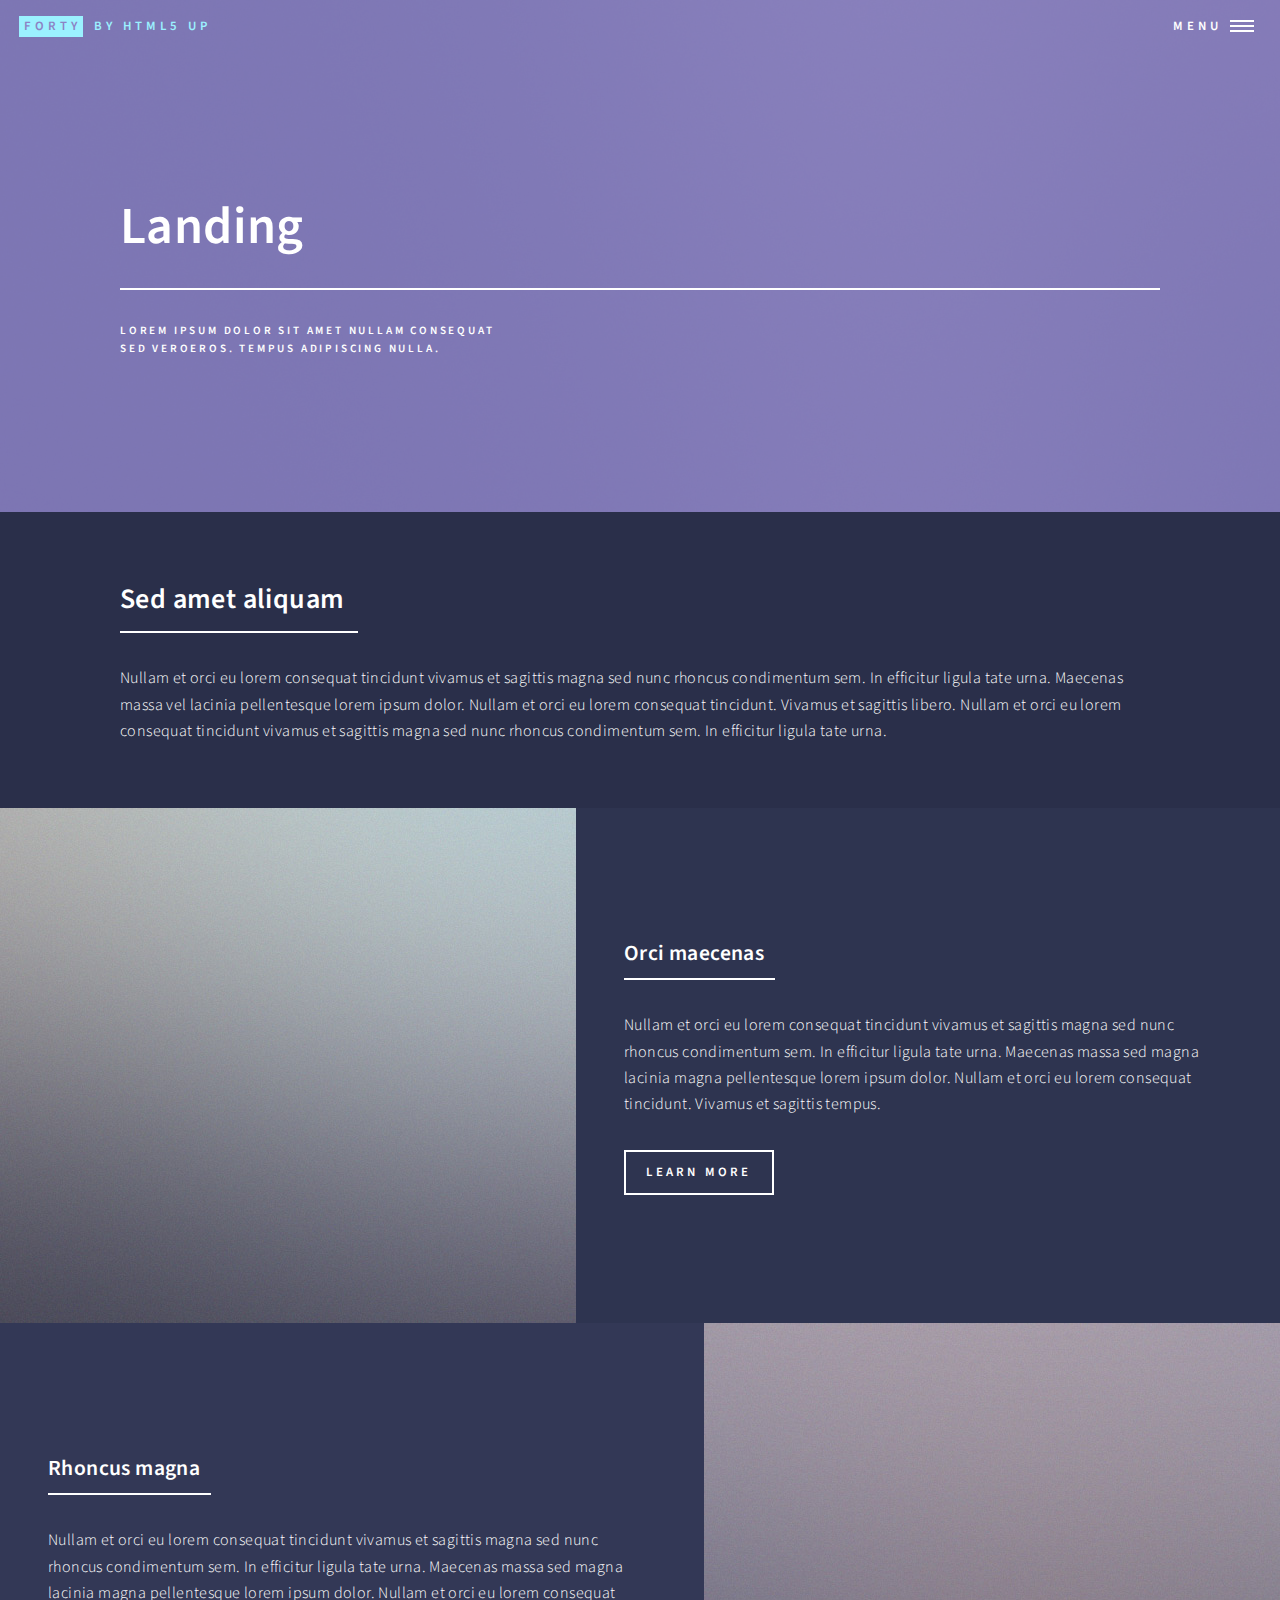
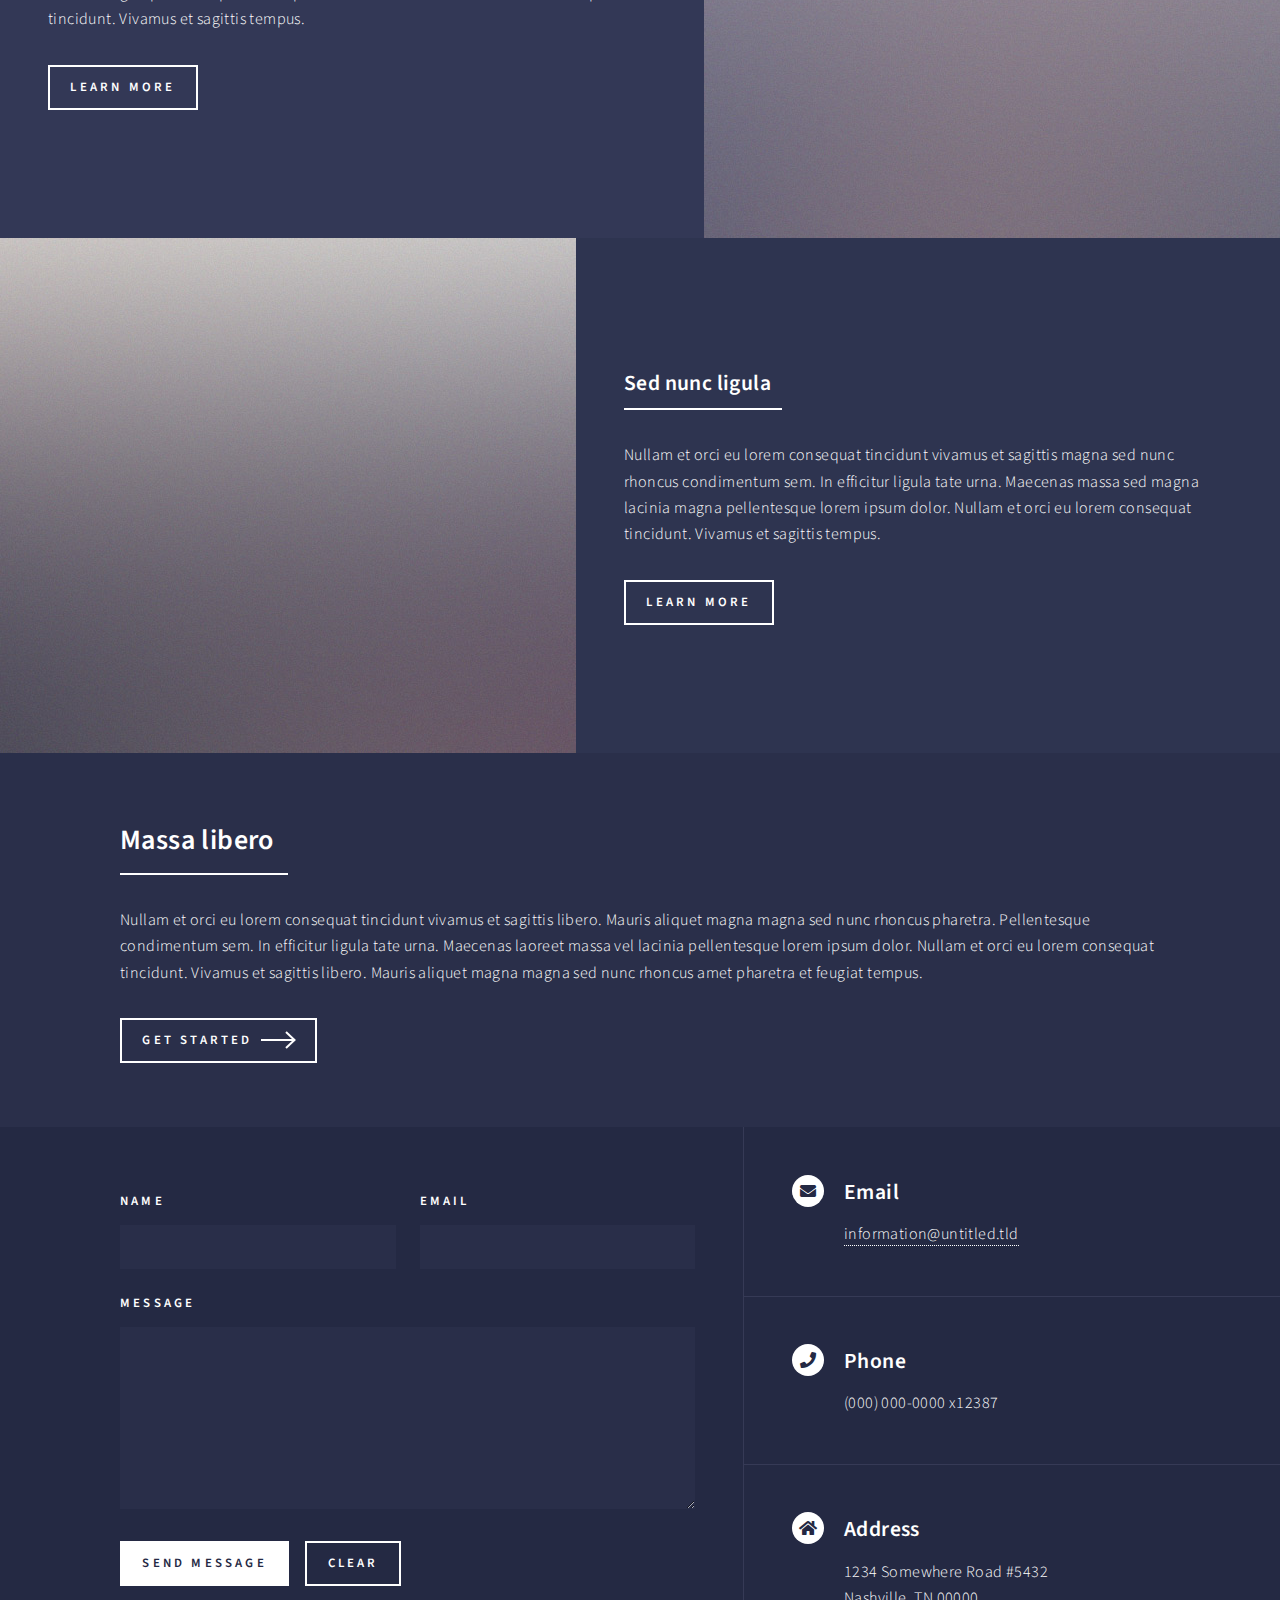
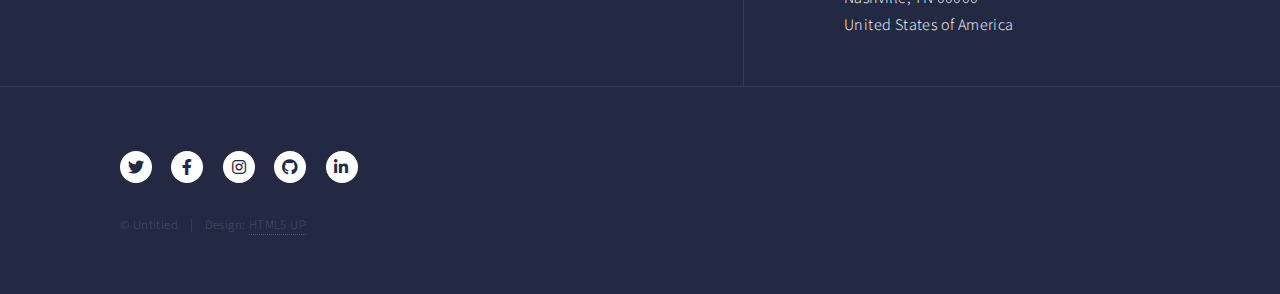
==== landing.html @ e840ea1c "first commit" ====
<!DOCTYPE HTML>
<!--
	Forty by HTML5 UP
	html5up.net | @ajlkn
	Free for personal and commercial use under the CCA 3.0 license (html5up.net/license)
-->
<html>
	<head>
		<title>Landing - Forty by HTML5 UP</title>
		<meta charset="utf-8" />
		<meta name="viewport" content="width=device-width, initial-scale=1, user-scalable=no" />
		<link rel="stylesheet" href="assets/css/main.css" />
		<noscript><link rel="stylesheet" href="assets/css/noscript.css" /></noscript>
	</head>
	<body class="is-preload">

		<!-- Wrapper -->
			<div id="wrapper">

				<!-- Header -->
				<!-- Note: The "styleN" class below should match that of the banner element. -->
					<header id="header" class="alt style2">
						<a href="index.html" class="logo"><strong>Forty</strong> <span>by HTML5 UP</span></a>
						<nav>
							<a href="#menu">Menu</a>
						</nav>
					</header>

				<!-- Menu -->
					<nav id="menu">
						<ul class="links">
							<li><a href="index.html">Home</a></li>
							<li><a href="landing.html">Landing</a></li>
							<li><a href="generic.html">Generic</a></li>
							<li><a href="elements.html">Elements</a></li>
						</ul>
						<ul class="actions stacked">
							<li><a href="#" class="button primary fit">Get Started</a></li>
							<li><a href="#" class="button fit">Log In</a></li>
						</ul>
					</nav>

				<!-- Banner -->
				<!-- Note: The "styleN" class below should match that of the header element. -->
					<section id="banner" class="style2">
						<div class="inner">
							<span class="image">
								<img src="images/pic07.jpg" alt="" />
							</span>
							<header class="major">
								<h1>Landing</h1>
							</header>
							<div class="content">
								<p>Lorem ipsum dolor sit amet nullam consequat<br />
								sed veroeros. tempus adipiscing nulla.</p>
							</div>
						</div>
					</section>

				<!-- Main -->
					<div id="main">

						<!-- One -->
							<section id="one">
								<div class="inner">
									<header class="major">
										<h2>Sed amet aliquam</h2>
									</header>
									<p>Nullam et orci eu lorem consequat tincidunt vivamus et sagittis magna sed nunc rhoncus condimentum sem. In efficitur ligula tate urna. Maecenas massa vel lacinia pellentesque lorem ipsum dolor. Nullam et orci eu lorem consequat tincidunt. Vivamus et sagittis libero. Nullam et orci eu lorem consequat tincidunt vivamus et sagittis magna sed nunc rhoncus condimentum sem. In efficitur ligula tate urna.</p>
								</div>
							</section>

						<!-- Two -->
							<section id="two" class="spotlights">
								<section>
									<a href="generic.html" class="image">
										<img src="images/pic08.jpg" alt="" data-position="center center" />
									</a>
									<div class="content">
										<div class="inner">
											<header class="major">
												<h3>Orci maecenas</h3>
											</header>
											<p>Nullam et orci eu lorem consequat tincidunt vivamus et sagittis magna sed nunc rhoncus condimentum sem. In efficitur ligula tate urna. Maecenas massa sed magna lacinia magna pellentesque lorem ipsum dolor. Nullam et orci eu lorem consequat tincidunt. Vivamus et sagittis tempus.</p>
											<ul class="actions">
												<li><a href="generic.html" class="button">Learn more</a></li>
											</ul>
										</div>
									</div>
								</section>
								<section>
									<a href="generic.html" class="image">
										<img src="images/pic09.jpg" alt="" data-position="top center" />
									</a>
									<div class="content">
										<div class="inner">
											<header class="major">
												<h3>Rhoncus magna</h3>
											</header>
											<p>Nullam et orci eu lorem consequat tincidunt vivamus et sagittis magna sed nunc rhoncus condimentum sem. In efficitur ligula tate urna. Maecenas massa sed magna lacinia magna pellentesque lorem ipsum dolor. Nullam et orci eu lorem consequat tincidunt. Vivamus et sagittis tempus.</p>
											<ul class="actions">
												<li><a href="generic.html" class="button">Learn more</a></li>
											</ul>
										</div>
									</div>
								</section>
								<section>
									<a href="generic.html" class="image">
										<img src="images/pic10.jpg" alt="" data-position="25% 25%" />
									</a>
									<div class="content">
										<div class="inner">
											<header class="major">
												<h3>Sed nunc ligula</h3>
											</header>
											<p>Nullam et orci eu lorem consequat tincidunt vivamus et sagittis magna sed nunc rhoncus condimentum sem. In efficitur ligula tate urna. Maecenas massa sed magna lacinia magna pellentesque lorem ipsum dolor. Nullam et orci eu lorem consequat tincidunt. Vivamus et sagittis tempus.</p>
											<ul class="actions">
												<li><a href="generic.html" class="button">Learn more</a></li>
											</ul>
										</div>
									</div>
								</section>
							</section>

						<!-- Three -->
							<section id="three">
								<div class="inner">
									<header class="major">
										<h2>Massa libero</h2>
									</header>
									<p>Nullam et orci eu lorem consequat tincidunt vivamus et sagittis libero. Mauris aliquet magna magna sed nunc rhoncus pharetra. Pellentesque condimentum sem. In efficitur ligula tate urna. Maecenas laoreet massa vel lacinia pellentesque lorem ipsum dolor. Nullam et orci eu lorem consequat tincidunt. Vivamus et sagittis libero. Mauris aliquet magna magna sed nunc rhoncus amet pharetra et feugiat tempus.</p>
									<ul class="actions">
										<li><a href="generic.html" class="button next">Get Started</a></li>
									</ul>
								</div>
							</section>

					</div>

				<!-- Contact -->
					<section id="contact">
						<div class="inner">
							<section>
								<form method="post" action="#">
									<div class="fields">
										<div class="field half">
											<label for="name">Name</label>
											<input type="text" name="name" id="name" />
										</div>
										<div class="field half">
											<label for="email">Email</label>
											<input type="text" name="email" id="email" />
										</div>
										<div class="field">
											<label for="message">Message</label>
											<textarea name="message" id="message" rows="6"></textarea>
										</div>
									</div>
									<ul class="actions">
										<li><input type="submit" value="Send Message" class="primary" /></li>
										<li><input type="reset" value="Clear" /></li>
									</ul>
								</form>
							</section>
							<section class="split">
								<section>
									<div class="contact-method">
										<span class="icon solid alt fa-envelope"></span>
										<h3>Email</h3>
										<a href="#">information@untitled.tld</a>
									</div>
								</section>
								<section>
									<div class="contact-method">
										<span class="icon solid alt fa-phone"></span>
										<h3>Phone</h3>
										<span>(000) 000-0000 x12387</span>
									</div>
								</section>
								<section>
									<div class="contact-method">
										<span class="icon solid alt fa-home"></span>
										<h3>Address</h3>
										<span>1234 Somewhere Road #5432<br />
										Nashville, TN 00000<br />
										United States of America</span>
									</div>
								</section>
							</section>
						</div>
					</section>

				<!-- Footer -->
					<footer id="footer">
						<div class="inner">
							<ul class="icons">
								<li><a href="#" class="icon brands alt fa-twitter"><span class="label">Twitter</span></a></li>
								<li><a href="#" class="icon brands alt fa-facebook-f"><span class="label">Facebook</span></a></li>
								<li><a href="#" class="icon brands alt fa-instagram"><span class="label">Instagram</span></a></li>
								<li><a href="#" class="icon brands alt fa-github"><span class="label">GitHub</span></a></li>
								<li><a href="#" class="icon brands alt fa-linkedin-in"><span class="label">LinkedIn</span></a></li>
							</ul>
							<ul class="copyright">
								<li>&copy; Untitled</li><li>Design: <a href="https://html5up.net">HTML5 UP</a></li>
							</ul>
						</div>
					</footer>

			</div>

		<!-- Scripts -->
			<script src="assets/js/jquery.min.js"></script>
			<script src="assets/js/jquery.scrolly.min.js"></script>
			<script src="assets/js/jquery.scrollex.min.js"></script>
			<script src="assets/js/browser.min.js"></script>
			<script src="assets/js/breakpoints.min.js"></script>
			<script src="assets/js/util.js"></script>
			<script src="assets/js/main.js"></script>

	</body>
</html>
---- assets/css/main.css ----
@import url(fontawesome-all.min.css);
@import url("https://fonts.googleapis.com/css?family=Source+Sans+Pro:300,300italic,600,600italic");

/*
	Forty by HTML5 UP
	html5up.net | @ajlkn
	Free for personal and commercial use under the CCA 3.0 license (html5up.net/license)
*/

html, body, div, span, applet, object,
iframe, h1, h2, h3, h4, h5, h6, p, blockquote,
pre, a, abbr, acronym, address, big, cite,
code, del, dfn, em, img, ins, kbd, q, s, samp,
small, strike, strong, sub, sup, tt, var, b,
u, i, center, dl, dt, dd, ol, ul, li, fieldset,
form, label, legend, table, caption, tbody,
tfoot, thead, tr, th, td, article, aside,
canvas, details, embed, figure, figcaption,
footer, header, hgroup, menu, nav, output, ruby,
section, summary, time, mark, audio, video {
	margin: 0;
	padding: 0;
	border: 0;
	font-size: 100%;
	font: inherit;
	vertical-align: baseline;}

article, aside, details, figcaption, figure,
footer, header, hgroup, menu, nav, section {
	display: block;}

body {
	line-height: 1;
}

ol, ul {
	list-style: none;
}

blockquote, q {
	quotes: none;
}

	blockquote:before, blockquote:after, q:before, q:after {
		content: '';
		content: none;
	}

table {
	border-collapse: collapse;
	border-spacing: 0;
}

body {
	-webkit-text-size-adjust: none;
}

mark {
	background-color: transparent;
	color: inherit;
}

input::-moz-focus-inner {
	border: 0;
	padding: 0;
}

input, select, textarea {
	-moz-appearance: none;
	-webkit-appearance: none;
	-ms-appearance: none;
	appearance: none;
}

/* Basic */

	@-ms-viewport {
		width: device-width;
	}

	body {
		-ms-overflow-style: scrollbar;
	}

	@media screen and (max-width: 480px) {

		html, body {
			min-width: 320px;
		}

	}

	html {
		box-sizing: border-box;
	}

	*, *:before, *:after {
		box-sizing: inherit;
	}

	body {
		background: #242943;
	}

		body.is-preload *, body.is-preload *:before, body.is-preload *:after {
			-moz-animation: none !important;
			-webkit-animation: none !important;
			-ms-animation: none !important;
			animation: none !important;
			-moz-transition: none !important;
			-webkit-transition: none !important;
			-ms-transition: none !important;
			transition: none !important;
		}

/* Type */

	body, input, select, textarea {
		color: #ffffff;
		font-family: "Source Sans Pro", Helvetica, sans-serif;
		font-size: 17pt;
		font-weight: 300;
		letter-spacing: 0.025em;
		line-height: 1.65;
	}

		@media screen and (max-width: 1680px) {

			body, input, select, textarea {
				font-size: 14pt;
			}

		}

		@media screen and (max-width: 1280px) {

			body, input, select, textarea {
				font-size: 12pt;
			}

		}

		@media screen and (max-width: 360px) {

			body, input, select, textarea {
				font-size: 11pt;
			}

		}

	a {
		-moz-transition: color 0.2s ease-in-out, border-bottom-color 0.2s ease-in-out;
		-webkit-transition: color 0.2s ease-in-out, border-bottom-color 0.2s ease-in-out;
		-ms-transition: color 0.2s ease-in-out, border-bottom-color 0.2s ease-in-out;
		transition: color 0.2s ease-in-out, border-bottom-color 0.2s ease-in-out;
		border-bottom: dotted 1px;
		color: inherit;
		text-decoration: none;
	}

		a:hover {
			border-bottom-color: transparent;
			color: #9bf1ff !important;
		}

		a:active {
			color: #53e3fb !important;
		}

	strong, b {
		color: #ffffff;
		font-weight: 600;
	}

	em, i {
		font-style: italic;
	}

	p {
		margin: 0 0 2em 0;
	}

	h1, h2, h3, h4, h5, h6 {
		color: #ffffff;
		font-weight: 600;
		line-height: 1.65;
		margin: 0 0 1em 0;
	}

		h1 a, h2 a, h3 a, h4 a, h5 a, h6 a {
			color: inherit;
			border-bottom: 0;
		}

	h1 {
		font-size: 2.5em;
	}

	h2 {
		font-size: 1.75em;
	}

	h3 {
		font-size: 1.35em;
	}

	h4 {
		font-size: 1.1em;
	}

	h5 {
		font-size: 0.9em;
	}

	h6 {
		font-size: 0.7em;
	}

	@media screen and (max-width: 736px) {

		h1 {
			font-size: 2em;
		}

		h2 {
			font-size: 1.5em;
		}

		h3 {
			font-size: 1.25em;
		}

	}

	sub {
		font-size: 0.8em;
		position: relative;
		top: 0.5em;
	}

	sup {
		font-size: 0.8em;
		position: relative;
		top: -0.5em;
	}

	blockquote {
		border-left: solid 4px rgba(212, 212, 255, 0.1);
		font-style: italic;
		margin: 0 0 2em 0;
		padding: 0.5em 0 0.5em 2em;
	}

	code {
		background: rgba(212, 212, 255, 0.035);
		font-family: "Courier New", monospace;
		font-size: 0.9em;
		margin: 0 0.25em;
		padding: 0.25em 0.65em;
	}

	pre {
		-webkit-overflow-scrolling: touch;
		font-family: "Courier New", monospace;
		font-size: 0.9em;
		margin: 0 0 2em 0;
	}

		pre code {
			display: block;
			line-height: 1.75;
			padding: 1em 1.5em;
			overflow-x: auto;
		}

	hr {
		border: 0;
		border-bottom: solid 1px rgba(212, 212, 255, 0.1);
		margin: 2em 0;
	}

		hr.major {
			margin: 3em 0;
		}

	.align-left {
		text-align: left;
	}

	.align-center {
		text-align: center;
	}

	.align-right {
		text-align: right;
	}

/* Row */

	.row {
		display: flex;
		flex-wrap: wrap;
		box-sizing: border-box;
		align-items: stretch;
	}

		.row > * {
			box-sizing: border-box;
		}

		.row.gtr-uniform > * > :last-child {
			margin-bottom: 0;
		}

		.row.aln-left {
			justify-content: flex-start;
		}

		.row.aln-center {
			justify-content: center;
		}

		.row.aln-right {
			justify-content: flex-end;
		}

		.row.aln-top {
			align-items: flex-start;
		}

		.row.aln-middle {
			align-items: center;
		}

		.row.aln-bottom {
			align-items: flex-end;
		}

		.row > .imp {
			order: -1;
		}

		.row > .col-1 {
			width: 8.33333%;
		}

		.row > .off-1 {
			margin-left: 8.33333%;
		}

		.row > .col-2 {
			width: 16.66667%;
		}

		.row > .off-2 {
			margin-left: 16.66667%;
		}

		.row > .col-3 {
			width: 25%;
		}

		.row > .off-3 {
			margin-left: 25%;
		}

		.row > .col-4 {
			width: 33.33333%;
		}

		.row > .off-4 {
			margin-left: 33.33333%;
		}

		.row > .col-5 {
			width: 41.66667%;
		}

		.row > .off-5 {
			margin-left: 41.66667%;
		}

		.row > .col-6 {
			width: 50%;
		}

		.row > .off-6 {
			margin-left: 50%;
		}

		.row > .col-7 {
			width: 58.33333%;
		}

		.row > .off-7 {
			margin-left: 58.33333%;
		}

		.row > .col-8 {
			width: 66.66667%;
		}

		.row > .off-8 {
			margin-left: 66.66667%;
		}

		.row > .col-9 {
			width: 75%;
		}

		.row > .off-9 {
			margin-left: 75%;
		}

		.row > .col-10 {
			width: 83.33333%;
		}

		.row > .off-10 {
			margin-left: 83.33333%;
		}

		.row > .col-11 {
			width: 91.66667%;
		}

		.row > .off-11 {
			margin-left: 91.66667%;
		}

		.row > .col-12 {
			width: 100%;
		}

		.row > .off-12 {
			margin-left: 100%;
		}

		.row.gtr-0 {
			margin-top: 0;
			margin-left: 0em;
		}

			.row.gtr-0 > * {
				padding: 0 0 0 0em;
			}

			.row.gtr-0.gtr-uniform {
				margin-top: 0em;
			}

				.row.gtr-0.gtr-uniform > * {
					padding-top: 0em;
				}

		.row.gtr-25 {
			margin-top: 0;
			margin-left: -0.5em;
		}

			.row.gtr-25 > * {
				padding: 0 0 0 0.5em;
			}

			.row.gtr-25.gtr-uniform {
				margin-top: -0.5em;
			}

				.row.gtr-25.gtr-uniform > * {
					padding-top: 0.5em;
				}

		.row.gtr-50 {
			margin-top: 0;
			margin-left: -1em;
		}

			.row.gtr-50 > * {
				padding: 0 0 0 1em;
			}

			.row.gtr-50.gtr-uniform {
				margin-top: -1em;
			}

				.row.gtr-50.gtr-uniform > * {
					padding-top: 1em;
				}

		.row {
			margin-top: 0;
			margin-left: -2em;
		}

			.row > * {
				padding: 0 0 0 2em;
			}

			.row.gtr-uniform {
				margin-top: -2em;
			}

				.row.gtr-uniform > * {
					padding-top: 2em;
				}

		.row.gtr-150 {
			margin-top: 0;
			margin-left: -3em;
		}

			.row.gtr-150 > * {
				padding: 0 0 0 3em;
			}

			.row.gtr-150.gtr-uniform {
				margin-top: -3em;
			}

				.row.gtr-150.gtr-uniform > * {
					padding-top: 3em;
				}

		.row.gtr-200 {
			margin-top: 0;
			margin-left: -4em;
		}

			.row.gtr-200 > * {
				padding: 0 0 0 4em;
			}

			.row.gtr-200.gtr-uniform {
				margin-top: -4em;
			}

				.row.gtr-200.gtr-uniform > * {
					padding-top: 4em;
				}

		@media screen and (max-width: 1680px) {

			.row {
				display: flex;
				flex-wrap: wrap;
				box-sizing: border-box;
				align-items: stretch;
			}

				.row > * {
					box-sizing: border-box;
				}

				.row.gtr-uniform > * > :last-child {
					margin-bottom: 0;
				}

				.row.aln-left {
					justify-content: flex-start;
				}

				.row.aln-center {
					justify-content: center;
				}

				.row.aln-right {
					justify-content: flex-end;
				}

				.row.aln-top {
					align-items: flex-start;
				}

				.row.aln-middle {
					align-items: center;
				}

				.row.aln-bottom {
					align-items: flex-end;
				}

				.row > .imp-xlarge {
					order: -1;
				}

				.row > .col-1-xlarge {
					width: 8.33333%;
				}

				.row > .off-1-xlarge {
					margin-left: 8.33333%;
				}

				.row > .col-2-xlarge {
					width: 16.66667%;
				}

				.row > .off-2-xlarge {
					margin-left: 16.66667%;
				}

				.row > .col-3-xlarge {
					width: 25%;
				}

				.row > .off-3-xlarge {
					margin-left: 25%;
				}

				.row > .col-4-xlarge {
					width: 33.33333%;
				}

				.row > .off-4-xlarge {
					margin-left: 33.33333%;
				}

				.row > .col-5-xlarge {
					width: 41.66667%;
				}

				.row > .off-5-xlarge {
					margin-left: 41.66667%;
				}

				.row > .col-6-xlarge {
					width: 50%;
				}

				.row > .off-6-xlarge {
					margin-left: 50%;
				}

				.row > .col-7-xlarge {
					width: 58.33333%;
				}

				.row > .off-7-xlarge {
					margin-left: 58.33333%;
				}

				.row > .col-8-xlarge {
					width: 66.66667%;
				}

				.row > .off-8-xlarge {
					margin-left: 66.66667%;
				}

				.row > .col-9-xlarge {
					width: 75%;
				}

				.row > .off-9-xlarge {
					margin-left: 75%;
				}

				.row > .col-10-xlarge {
					width: 83.33333%;
				}

				.row > .off-10-xlarge {
					margin-left: 83.33333%;
				}

				.row > .col-11-xlarge {
					width: 91.66667%;
				}

				.row > .off-11-xlarge {
					margin-left: 91.66667%;
				}

				.row > .col-12-xlarge {
					width: 100%;
				}

				.row > .off-12-xlarge {
					margin-left: 100%;
				}

				.row.gtr-0 {
					margin-top: 0;
					margin-left: 0em;
				}

					.row.gtr-0 > * {
						padding: 0 0 0 0em;
					}

					.row.gtr-0.gtr-uniform {
						margin-top: 0em;
					}

						.row.gtr-0.gtr-uniform > * {
							padding-top: 0em;
						}

				.row.gtr-25 {
					margin-top: 0;
					margin-left: -0.5em;
				}

					.row.gtr-25 > * {
						padding: 0 0 0 0.5em;
					}

					.row.gtr-25.gtr-uniform {
						margin-top: -0.5em;
					}

						.row.gtr-25.gtr-uniform > * {
							padding-top: 0.5em;
						}

				.row.gtr-50 {
					margin-top: 0;
					margin-left: -1em;
				}

					.row.gtr-50 > * {
						padding: 0 0 0 1em;
					}

					.row.gtr-50.gtr-uniform {
						margin-top: -1em;
					}

						.row.gtr-50.gtr-uniform > * {
							padding-top: 1em;
						}

				.row {
					margin-top: 0;
					margin-left: -2em;
				}

					.row > * {
						padding: 0 0 0 2em;
					}

					.row.gtr-uniform {
						margin-top: -2em;
					}

						.row.gtr-uniform > * {
							padding-top: 2em;
						}

				.row.gtr-150 {
					margin-top: 0;
					margin-left: -3em;
				}

					.row.gtr-150 > * {
						padding: 0 0 0 3em;
					}

					.row.gtr-150.gtr-uniform {
						margin-top: -3em;
					}

						.row.gtr-150.gtr-uniform > * {
							padding-top: 3em;
						}

				.row.gtr-200 {
					margin-top: 0;
					margin-left: -4em;
				}

					.row.gtr-200 > * {
						padding: 0 0 0 4em;
					}

					.row.gtr-200.gtr-uniform {
						margin-top: -4em;
					}

						.row.gtr-200.gtr-uniform > * {
							padding-top: 4em;
						}

		}

		@media screen and (max-width: 1280px) {

			.row {
				display: flex;
				flex-wrap: wrap;
				box-sizing: border-box;
				align-items: stretch;
			}

				.row > * {
					box-sizing: border-box;
				}

				.row.gtr-uniform > * > :last-child {
					margin-bottom: 0;
				}

				.row.aln-left {
					justify-content: flex-start;
				}

				.row.aln-center {
					justify-content: center;
				}

				.row.aln-right {
					justify-content: flex-end;
				}

				.row.aln-top {
					align-items: flex-start;
				}

				.row.aln-middle {
					align-items: center;
				}

				.row.aln-bottom {
					align-items: flex-end;
				}

				.row > .imp-large {
					order: -1;
				}

				.row > .col-1-large {
					width: 8.33333%;
				}

				.row > .off-1-large {
					margin-left: 8.33333%;
				}

				.row > .col-2-large {
					width: 16.66667%;
				}

				.row > .off-2-large {
					margin-left: 16.66667%;
				}

				.row > .col-3-large {
					width: 25%;
				}

				.row > .off-3-large {
					margin-left: 25%;
				}

				.row > .col-4-large {
					width: 33.33333%;
				}

				.row > .off-4-large {
					margin-left: 33.33333%;
				}

				.row > .col-5-large {
					width: 41.66667%;
				}

				.row > .off-5-large {
					margin-left: 41.66667%;
				}

				.row > .col-6-large {
					width: 50%;
				}

				.row > .off-6-large {
					margin-left: 50%;
				}

				.row > .col-7-large {
					width: 58.33333%;
				}

				.row > .off-7-large {
					margin-left: 58.33333%;
				}

				.row > .col-8-large {
					width: 66.66667%;
				}

				.row > .off-8-large {
					margin-left: 66.66667%;
				}

				.row > .col-9-large {
					width: 75%;
				}

				.row > .off-9-large {
					margin-left: 75%;
				}

				.row > .col-10-large {
					width: 83.33333%;
				}

				.row > .off-10-large {
					margin-left: 83.33333%;
				}

				.row > .col-11-large {
					width: 91.66667%;
				}

				.row > .off-11-large {
					margin-left: 91.66667%;
				}

				.row > .col-12-large {
					width: 100%;
				}

				.row > .off-12-large {
					margin-left: 100%;
				}

				.row.gtr-0 {
					margin-top: 0;
					margin-left: 0em;
				}

					.row.gtr-0 > * {
						padding: 0 0 0 0em;
					}

					.row.gtr-0.gtr-uniform {
						margin-top: 0em;
					}

						.row.gtr-0.gtr-uniform > * {
							padding-top: 0em;
						}

				.row.gtr-25 {
					margin-top: 0;
					margin-left: -0.375em;
				}

					.row.gtr-25 > * {
						padding: 0 0 0 0.375em;
					}

					.row.gtr-25.gtr-uniform {
						margin-top: -0.375em;
					}

						.row.gtr-25.gtr-uniform > * {
							padding-top: 0.375em;
						}

				.row.gtr-50 {
					margin-top: 0;
					margin-left: -0.75em;
				}

					.row.gtr-50 > * {
						padding: 0 0 0 0.75em;
					}

					.row.gtr-50.gtr-uniform {
						margin-top: -0.75em;
					}

						.row.gtr-50.gtr-uniform > * {
							padding-top: 0.75em;
						}

				.row {
					margin-top: 0;
					margin-left: -1.5em;
				}

					.row > * {
						padding: 0 0 0 1.5em;
					}

					.row.gtr-uniform {
						margin-top: -1.5em;
					}

						.row.gtr-uniform > * {
							padding-top: 1.5em;
						}

				.row.gtr-150 {
					margin-top: 0;
					margin-left: -2.25em;
				}

					.row.gtr-150 > * {
						padding: 0 0 0 2.25em;
					}

					.row.gtr-150.gtr-uniform {
						margin-top: -2.25em;
					}

						.row.gtr-150.gtr-uniform > * {
							padding-top: 2.25em;
						}

				.row.gtr-200 {
					margin-top: 0;
					margin-left: -3em;
				}

					.row.gtr-200 > * {
						padding: 0 0 0 3em;
					}

					.row.gtr-200.gtr-uniform {
						margin-top: -3em;
					}

						.row.gtr-200.gtr-uniform > * {
							padding-top: 3em;
						}

		}

		@media screen and (max-width: 980px) {

			.row {
				display: flex;
				flex-wrap: wrap;
				box-sizing: border-box;
				align-items: stretch;
			}

				.row > * {
					box-sizing: border-box;
				}

				.row.gtr-uniform > * > :last-child {
					margin-bottom: 0;
				}

				.row.aln-left {
					justify-content: flex-start;
				}

				.row.aln-center {
					justify-content: center;
				}

				.row.aln-right {
					justify-content: flex-end;
				}

				.row.aln-top {
					align-items: flex-start;
				}

				.row.aln-middle {
					align-items: center;
				}

				.row.aln-bottom {
					align-items: flex-end;
				}

				.row > .imp-medium {
					order: -1;
				}

				.row > .col-1-medium {
					width: 8.33333%;
				}

				.row > .off-1-medium {
					margin-left: 8.33333%;
				}

				.row > .col-2-medium {
					width: 16.66667%;
				}

				.row > .off-2-medium {
					margin-left: 16.66667%;
				}

				.row > .col-3-medium {
					width: 25%;
				}

				.row > .off-3-medium {
					margin-left: 25%;
				}

				.row > .col-4-medium {
					width: 33.33333%;
				}

				.row > .off-4-medium {
					margin-left: 33.33333%;
				}

				.row > .col-5-medium {
					width: 41.66667%;
				}

				.row > .off-5-medium {
					margin-left: 41.66667%;
				}

				.row > .col-6-medium {
					width: 50%;
				}

				.row > .off-6-medium {
					margin-left: 50%;
				}

				.row > .col-7-medium {
					width: 58.33333%;
				}

				.row > .off-7-medium {
					margin-left: 58.33333%;
				}

				.row > .col-8-medium {
					width: 66.66667%;
				}

				.row > .off-8-medium {
					margin-left: 66.66667%;
				}

				.row > .col-9-medium {
					width: 75%;
				}

				.row > .off-9-medium {
					margin-left: 75%;
				}

				.row > .col-10-medium {
					width: 83.33333%;
				}

				.row > .off-10-medium {
					margin-left: 83.33333%;
				}

				.row > .col-11-medium {
					width: 91.66667%;
				}

				.row > .off-11-medium {
					margin-left: 91.66667%;
				}

				.row > .col-12-medium {
					width: 100%;
				}

				.row > .off-12-medium {
					margin-left: 100%;
				}

				.row.gtr-0 {
					margin-top: 0;
					margin-left: 0em;
				}

					.row.gtr-0 > * {
						padding: 0 0 0 0em;
					}

					.row.gtr-0.gtr-uniform {
						margin-top: 0em;
					}

						.row.gtr-0.gtr-uniform > * {
							padding-top: 0em;
						}

				.row.gtr-25 {
					margin-top: 0;
					margin-left: -0.375em;
				}

					.row.gtr-25 > * {
						padding: 0 0 0 0.375em;
					}

					.row.gtr-25.gtr-uniform {
						margin-top: -0.375em;
					}

						.row.gtr-25.gtr-uniform > * {
							padding-top: 0.375em;
						}

				.row.gtr-50 {
					margin-top: 0;
					margin-left: -0.75em;
				}

					.row.gtr-50 > * {
						padding: 0 0 0 0.75em;
					}

					.row.gtr-50.gtr-uniform {
						margin-top: -0.75em;
					}

						.row.gtr-50.gtr-uniform > * {
							padding-top: 0.75em;
						}

				.row {
					margin-top: 0;
					margin-left: -1.5em;
				}

					.row > * {
						padding: 0 0 0 1.5em;
					}

					.row.gtr-uniform {
						margin-top: -1.5em;
					}

						.row.gtr-uniform > * {
							padding-top: 1.5em;
						}

				.row.gtr-150 {
					margin-top: 0;
					margin-left: -2.25em;
				}

					.row.gtr-150 > * {
						padding: 0 0 0 2.25em;
					}

					.row.gtr-150.gtr-uniform {
						margin-top: -2.25em;
					}

						.row.gtr-150.gtr-uniform > * {
							padding-top: 2.25em;
						}

				.row.gtr-200 {
					margin-top: 0;
					margin-left: -3em;
				}

					.row.gtr-200 > * {
						padding: 0 0 0 3em;
					}

					.row.gtr-200.gtr-uniform {
						margin-top: -3em;
					}

						.row.gtr-200.gtr-uniform > * {
							padding-top: 3em;
						}

		}

		@media screen and (max-width: 736px) {

			.row {
				display: flex;
				flex-wrap: wrap;
				box-sizing: border-box;
				align-items: stretch;
			}

				.row > * {
					box-sizing: border-box;
				}

				.row.gtr-uniform > * > :last-child {
					margin-bottom: 0;
				}

				.row.aln-left {
					justify-content: flex-start;
				}

				.row.aln-center {
					justify-content: center;
				}

				.row.aln-right {
					justify-content: flex-end;
				}

				.row.aln-top {
					align-items: flex-start;
				}

				.row.aln-middle {
					align-items: center;
				}

				.row.aln-bottom {
					align-items: flex-end;
				}

				.row > .imp-small {
					order: -1;
				}

				.row > .col-1-small {
					width: 8.33333%;
				}

				.row > .off-1-small {
					margin-left: 8.33333%;
				}

				.row > .col-2-small {
					width: 16.66667%;
				}

				.row > .off-2-small {
					margin-left: 16.66667%;
				}

				.row > .col-3-small {
					width: 25%;
				}

				.row > .off-3-small {
					margin-left: 25%;
				}

				.row > .col-4-small {
					width: 33.33333%;
				}

				.row > .off-4-small {
					margin-left: 33.33333%;
				}

				.row > .col-5-small {
					width: 41.66667%;
				}

				.row > .off-5-small {
					margin-left: 41.66667%;
				}

				.row > .col-6-small {
					width: 50%;
				}

				.row > .off-6-small {
					margin-left: 50%;
				}

				.row > .col-7-small {
					width: 58.33333%;
				}

				.row > .off-7-small {
					margin-left: 58.33333%;
				}

				.row > .col-8-small {
					width: 66.66667%;
				}

				.row > .off-8-small {
					margin-left: 66.66667%;
				}

				.row > .col-9-small {
					width: 75%;
				}

				.row > .off-9-small {
					margin-left: 75%;
				}

				.row > .col-10-small {
					width: 83.33333%;
				}

				.row > .off-10-small {
					margin-left: 83.33333%;
				}

				.row > .col-11-small {
					width: 91.66667%;
				}

				.row > .off-11-small {
					margin-left: 91.66667%;
				}

				.row > .col-12-small {
					width: 100%;
				}

				.row > .off-12-small {
					margin-left: 100%;
				}

				.row.gtr-0 {
					margin-top: 0;
					margin-left: 0em;
				}

					.row.gtr-0 > * {
						padding: 0 0 0 0em;
					}

					.row.gtr-0.gtr-uniform {
						margin-top: 0em;
					}

						.row.gtr-0.gtr-uniform > * {
							padding-top: 0em;
						}

				.row.gtr-25 {
					margin-top: 0;
					margin-left: -0.3125em;
				}

					.row.gtr-25 > * {
						padding: 0 0 0 0.3125em;
					}

					.row.gtr-25.gtr-uniform {
						margin-top: -0.3125em;
					}

						.row.gtr-25.gtr-uniform > * {
							padding-top: 0.3125em;
						}

				.row.gtr-50 {
					margin-top: 0;
					margin-left: -0.625em;
				}

					.row.gtr-50 > * {
						padding: 0 0 0 0.625em;
					}

					.row.gtr-50.gtr-uniform {
						margin-top: -0.625em;
					}

						.row.gtr-50.gtr-uniform > * {
							padding-top: 0.625em;
						}

				.row {
					margin-top: 0;
					margin-left: -1.25em;
				}

					.row > * {
						padding: 0 0 0 1.25em;
					}

					.row.gtr-uniform {
						margin-top: -1.25em;
					}

						.row.gtr-uniform > * {
							padding-top: 1.25em;
						}

				.row.gtr-150 {
					margin-top: 0;
					margin-left: -1.875em;
				}

					.row.gtr-150 > * {
						padding: 0 0 0 1.875em;
					}

					.row.gtr-150.gtr-uniform {
						margin-top: -1.875em;
					}

						.row.gtr-150.gtr-uniform > * {
							padding-top: 1.875em;
						}

				.row.gtr-200 {
					margin-top: 0;
					margin-left: -2.5em;
				}

					.row.gtr-200 > * {
						padding: 0 0 0 2.5em;
					}

					.row.gtr-200.gtr-uniform {
						margin-top: -2.5em;
					}

						.row.gtr-200.gtr-uniform > * {
							padding-top: 2.5em;
						}

		}

		@media screen and (max-width: 480px) {

			.row {
				display: flex;
				flex-wrap: wrap;
				box-sizing: border-box;
				align-items: stretch;
			}

				.row > * {
					box-sizing: border-box;
				}

				.row.gtr-uniform > * > :last-child {
					margin-bottom: 0;
				}

				.row.aln-left {
					justify-content: flex-start;
				}

				.row.aln-center {
					justify-content: center;
				}

				.row.aln-right {
					justify-content: flex-end;
				}

				.row.aln-top {
					align-items: flex-start;
				}

				.row.aln-middle {
					align-items: center;
				}

				.row.aln-bottom {
					align-items: flex-end;
				}

				.row > .imp-xsmall {
					order: -1;
				}

				.row > .col-1-xsmall {
					width: 8.33333%;
				}

				.row > .off-1-xsmall {
					margin-left: 8.33333%;
				}

				.row > .col-2-xsmall {
					width: 16.66667%;
				}

				.row > .off-2-xsmall {
					margin-left: 16.66667%;
				}

				.row > .col-3-xsmall {
					width: 25%;
				}

				.row > .off-3-xsmall {
					margin-left: 25%;
				}

				.row > .col-4-xsmall {
					width: 33.33333%;
				}

				.row > .off-4-xsmall {
					margin-left: 33.33333%;
				}

				.row > .col-5-xsmall {
					width: 41.66667%;
				}

				.row > .off-5-xsmall {
					margin-left: 41.66667%;
				}

				.row > .col-6-xsmall {
					width: 50%;
				}

				.row > .off-6-xsmall {
					margin-left: 50%;
				}

				.row > .col-7-xsmall {
					width: 58.33333%;
				}

				.row > .off-7-xsmall {
					margin-left: 58.33333%;
				}

				.row > .col-8-xsmall {
					width: 66.66667%;
				}

				.row > .off-8-xsmall {
					margin-left: 66.66667%;
				}

				.row > .col-9-xsmall {
					width: 75%;
				}

				.row > .off-9-xsmall {
					margin-left: 75%;
				}

				.row > .col-10-xsmall {
					width: 83.33333%;
				}

				.row > .off-10-xsmall {
					margin-left: 83.33333%;
				}

				.row > .col-11-xsmall {
					width: 91.66667%;
				}

				.row > .off-11-xsmall {
					margin-left: 91.66667%;
				}

				.row > .col-12-xsmall {
					width: 100%;
				}

				.row > .off-12-xsmall {
					margin-left: 100%;
				}

				.row.gtr-0 {
					margin-top: 0;
					margin-left: 0em;
				}

					.row.gtr-0 > * {
						padding: 0 0 0 0em;
					}

					.row.gtr-0.gtr-uniform {
						margin-top: 0em;
					}

						.row.gtr-0.gtr-uniform > * {
							padding-top: 0em;
						}

				.row.gtr-25 {
					margin-top: 0;
					margin-left: -0.3125em;
				}

					.row.gtr-25 > * {
						padding: 0 0 0 0.3125em;
					}

					.row.gtr-25.gtr-uniform {
						margin-top: -0.3125em;
					}

						.row.gtr-25.gtr-uniform > * {
							padding-top: 0.3125em;
						}

				.row.gtr-50 {
					margin-top: 0;
					margin-left: -0.625em;
				}

					.row.gtr-50 > * {
						padding: 0 0 0 0.625em;
					}

					.row.gtr-50.gtr-uniform {
						margin-top: -0.625em;
					}

						.row.gtr-50.gtr-uniform > * {
							padding-top: 0.625em;
						}

				.row {
					margin-top: 0;
					margin-left: -1.25em;
				}

					.row > * {
						padding: 0 0 0 1.25em;
					}

					.row.gtr-uniform {
						margin-top: -1.25em;
					}

						.row.gtr-uniform > * {
							padding-top: 1.25em;
						}

				.row.gtr-150 {
					margin-top: 0;
					margin-left: -1.875em;
				}

					.row.gtr-150 > * {
						padding: 0 0 0 1.875em;
					}

					.row.gtr-150.gtr-uniform {
						margin-top: -1.875em;
					}

						.row.gtr-150.gtr-uniform > * {
							padding-top: 1.875em;
						}

				.row.gtr-200 {
					margin-top: 0;
					margin-left: -2.5em;
				}

					.row.gtr-200 > * {
						padding: 0 0 0 2.5em;
					}

					.row.gtr-200.gtr-uniform {
						margin-top: -2.5em;
					}

						.row.gtr-200.gtr-uniform > * {
							padding-top: 2.5em;
						}

		}

/* Section/Article */

	section.special, article.special {
		text-align: center;
	}

	header.major {
		width: -moz-max-content;
		width: -webkit-max-content;
		width: -ms-max-content;
		width: max-content;
		margin-bottom: 2em;
	}

		header.major > :first-child {
			margin-bottom: 0;
			width: calc(100% + 0.5em);
		}

			header.major > :first-child:after {
				content: '';
				background-color: #ffffff;
				display: block;
				height: 2px;
				margin: 0.325em 0 0.5em 0;
				width: 100%;
			}

		header.major > p {
			font-size: 0.7em;
			font-weight: 600;
			letter-spacing: 0.25em;
			margin-bottom: 0;
			text-transform: uppercase;
		}

		body.is-ie header.major > :first-child:after {
			max-width: 9em;
		}

		body.is-ie header.major > h1:after {
			max-width: 100% !important;
		}

	@media screen and (max-width: 736px) {

		header.major > p br {
			display: none;
		}

	}

/* Form */

	form {
		margin: 0 0 2em 0;
	}

		form > :last-child {
			margin-bottom: 0;
		}

		form > .fields {
			display: -moz-flex;
			display: -webkit-flex;
			display: -ms-flex;
			display: flex;
			-moz-flex-wrap: wrap;
			-webkit-flex-wrap: wrap;
			-ms-flex-wrap: wrap;
			flex-wrap: wrap;
			width: calc(100% + 3em);
			margin: -1.5em 0 2em -1.5em;
		}

			form > .fields > .field {
				-moz-flex-grow: 0;
				-webkit-flex-grow: 0;
				-ms-flex-grow: 0;
				flex-grow: 0;
				-moz-flex-shrink: 0;
				-webkit-flex-shrink: 0;
				-ms-flex-shrink: 0;
				flex-shrink: 0;
				padding: 1.5em 0 0 1.5em;
				width: calc(100% - 1.5em);
			}

				form > .fields > .field.half {
					width: calc(50% - 0.75em);
				}

				form > .fields > .field.third {
					width: calc(100%/3 - 0.5em);
				}

				form > .fields > .field.quarter {
					width: calc(25% - 0.375em);
				}

		@media screen and (max-width: 480px) {

			form > .fields {
				width: calc(100% + 3em);
				margin: -1.5em 0 2em -1.5em;
			}

				form > .fields > .field {
					padding: 1.5em 0 0 1.5em;
					width: calc(100% - 1.5em);
				}

					form > .fields > .field.half {
						width: calc(100% - 1.5em);
					}

					form > .fields > .field.third {
						width: calc(100% - 1.5em);
					}

					form > .fields > .field.quarter {
						width: calc(100% - 1.5em);
					}

		}

	label {
		color: #ffffff;
		display: block;
		font-size: 0.8em;
		font-weight: 600;
		letter-spacing: 0.25em;
		margin: 0 0 1em 0;
		text-transform: uppercase;
	}

	input[type="text"],
	input[type="password"],
	input[type="email"],
	input[type="tel"],
	input[type="search"],
	input[type="url"],
	select,
	textarea {
		-moz-appearance: none;
		-webkit-appearance: none;
		-ms-appearance: none;
		appearance: none;
		background: rgba(212, 212, 255, 0.035);
		border: none;
		border-radius: 0;
		color: inherit;
		display: block;
		outline: 0;
		padding: 0 1em;
		text-decoration: none;
		width: 100%;
	}

		input[type="text"]:invalid,
		input[type="password"]:invalid,
		input[type="email"]:invalid,
		input[type="tel"]:invalid,
		input[type="search"]:invalid,
		input[type="url"]:invalid,
		select:invalid,
		textarea:invalid {
			box-shadow: none;
		}

		input[type="text"]:focus,
		input[type="password"]:focus,
		input[type="email"]:focus,
		input[type="tel"]:focus,
		input[type="search"]:focus,
		input[type="url"]:focus,
		select:focus,
		textarea:focus {
			border-color: #9bf1ff;
			box-shadow: 0 0 0 2px #9bf1ff;
		}

	select {
		background-image: url("data:image/svg+xml;charset=utf8,%3Csvg xmlns='http://www.w3.org/2000/svg' width='40' height='40' preserveAspectRatio='none' viewBox='0 0 40 40'%3E%3Cpath d='M9.4,12.3l10.4,10.4l10.4-10.4c0.2-0.2,0.5-0.4,0.9-0.4c0.3,0,0.6,0.1,0.9,0.4l3.3,3.3c0.2,0.2,0.4,0.5,0.4,0.9 c0,0.4-0.1,0.6-0.4,0.9L20.7,31.9c-0.2,0.2-0.5,0.4-0.9,0.4c-0.3,0-0.6-0.1-0.9-0.4L4.3,17.3c-0.2-0.2-0.4-0.5-0.4-0.9 c0-0.4,0.1-0.6,0.4-0.9l3.3-3.3c0.2-0.2,0.5-0.4,0.9-0.4S9.1,12.1,9.4,12.3z' fill='rgba(212, 212, 255, 0.1)' /%3E%3C/svg%3E");
		background-size: 1.25rem;
		background-repeat: no-repeat;
		background-position: calc(100% - 1rem) center;
		height: 2.75em;
		padding-right: 2.75em;
		text-overflow: ellipsis;
	}

		select option {
			color: #ffffff;
			background: #242943;
		}

		select:focus::-ms-value {
			background-color: transparent;
		}

		select::-ms-expand {
			display: none;
		}

	input[type="text"],
	input[type="password"],
	input[type="email"],
	input[type="tel"],
	input[type="search"],
	input[type="url"],
	select {
		height: 2.75em;
	}

	textarea {
		padding: 0.75em 1em;
	}

	input[type="checkbox"],
	input[type="radio"] {
		-moz-appearance: none;
		-webkit-appearance: none;
		-ms-appearance: none;
		appearance: none;
		display: block;
		float: left;
		margin-right: -2em;
		opacity: 0;
		width: 1em;
		z-index: -1;
	}

		input[type="checkbox"] + label,
		input[type="radio"] + label {
			text-decoration: none;
			color: #ffffff;
			cursor: pointer;
			display: inline-block;
			font-weight: 300;
			padding-left: 2.65em;
			padding-right: 0.75em;
			position: relative;
		}

			input[type="checkbox"] + label:before,
			input[type="radio"] + label:before {
				-moz-osx-font-smoothing: grayscale;
				-webkit-font-smoothing: antialiased;
				display: inline-block;
				font-style: normal;
				font-variant: normal;
				text-rendering: auto;
				line-height: 1;
				text-transform: none !important;
				font-family: 'Font Awesome 5 Free';
				font-weight: 900;
			}

			input[type="checkbox"] + label:before,
			input[type="radio"] + label:before {
				background: rgba(212, 212, 255, 0.035);
				content: '';
				display: inline-block;
				font-size: 0.8em;
				height: 2.0625em;
				left: 0;
				letter-spacing: 0;
				line-height: 2.0625em;
				position: absolute;
				text-align: center;
				top: 0;
				width: 2.0625em;
			}

		input[type="checkbox"]:checked + label:before,
		input[type="radio"]:checked + label:before {
			background: #ffffff;
			border-color: #9bf1ff;
			content: '\f00c';
			color: #242943;
		}

		input[type="checkbox"]:focus + label:before,
		input[type="radio"]:focus + label:before {
			box-shadow: 0 0 0 2px #9bf1ff;
		}

	input[type="radio"] + label:before {
		border-radius: 100%;
	}

	::-webkit-input-placeholder {
		color: rgba(244, 244, 255, 0.2) !important;
		opacity: 1.0;
	}

	:-moz-placeholder {
		color: rgba(244, 244, 255, 0.2) !important;
		opacity: 1.0;
	}

	::-moz-placeholder {
		color: rgba(244, 244, 255, 0.2) !important;
		opacity: 1.0;
	}

	:-ms-input-placeholder {
		color: rgba(244, 244, 255, 0.2) !important;
		opacity: 1.0;
	}

/* Box */

	.box {
		border: solid 1px rgba(212, 212, 255, 0.1);
		margin-bottom: 2em;
		padding: 1.5em;
	}

		.box > :last-child,
		.box > :last-child > :last-child,
		.box > :last-child > :last-child > :last-child {
			margin-bottom: 0;
		}

		.box.alt {
			border: 0;
			border-radius: 0;
			padding: 0;
		}

/* Icon */

	.icon {
		text-decoration: none;
		border-bottom: none;
		position: relative;
	}

		.icon:before {
			-moz-osx-font-smoothing: grayscale;
			-webkit-font-smoothing: antialiased;
			display: inline-block;
			font-style: normal;
			font-variant: normal;
			text-rendering: auto;
			line-height: 1;
			text-transform: none !important;
			font-family: 'Font Awesome 5 Free';
			font-weight: 400;
		}

		.icon > .label {
			display: none;
		}

		.icon:before {
			line-height: inherit;
		}

		.icon.solid:before {
			font-weight: 900;
		}

		.icon.brands:before {
			font-family: 'Font Awesome 5 Brands';
		}

		.icon.alt:before {
			background-color: #ffffff;
			border-radius: 100%;
			color: #242943;
			display: inline-block;
			height: 2em;
			line-height: 2em;
			text-align: center;
			width: 2em;
		}

	a.icon.alt:before {
		-moz-transition: background-color 0.2s ease-in-out;
		-webkit-transition: background-color 0.2s ease-in-out;
		-ms-transition: background-color 0.2s ease-in-out;
		transition: background-color 0.2s ease-in-out;
	}

	a.icon.alt:hover:before {
		background-color: #6fc3df;
	}

	a.icon.alt:active:before {
		background-color: #37a6cb;
	}

/* Image */

	.image {
		border: 0;
		display: inline-block;
		position: relative;
	}

		.image img {
			display: block;
		}

		.image.left, .image.right {
			max-width: 30%;
		}

			.image.left img, .image.right img {
				width: 100%;
			}

		.image.left {
			float: left;
			margin: 0 1.5em 1.25em 0;
			top: 0.25em;
		}

		.image.right {
			float: right;
			margin: 0 0 1.25em 1.5em;
			top: 0.25em;
		}

		.image.fit {
			display: block;
			margin: 0 0 2em 0;
			width: 100%;
		}

			.image.fit img {
				width: 100%;
			}

		.image.main {
			display: block;
			margin: 2.5em 0;
			width: 100%;
		}

			.image.main img {
				width: 100%;
			}

			@media screen and (max-width: 736px) {

				.image.main {
					margin: 1.5em 0;
				}

			}

/* List */

	ol {
		list-style: decimal;
		margin: 0 0 2em 0;
		padding-left: 1.25em;
	}

		ol li {
			padding-left: 0.25em;
		}

	ul {
		list-style: disc;
		margin: 0 0 2em 0;
		padding-left: 1em;
	}

		ul li {
			padding-left: 0.5em;
		}

		ul.alt {
			list-style: none;
			padding-left: 0;
		}

			ul.alt li {
				border-top: solid 1px rgba(212, 212, 255, 0.1);
				padding: 0.5em 0;
			}

				ul.alt li:first-child {
					border-top: 0;
					padding-top: 0;
				}

	dl {
		margin: 0 0 2em 0;
	}

		dl dt {
			display: block;
			font-weight: 600;
			margin: 0 0 1em 0;
		}

		dl dd {
			margin-left: 2em;
		}

/* Actions */

	ul.actions {
		display: -moz-flex;
		display: -webkit-flex;
		display: -ms-flex;
		display: flex;
		cursor: default;
		list-style: none;
		margin-left: -1em;
		padding-left: 0;
	}

		ul.actions li {
			padding: 0 0 0 1em;
			vertical-align: middle;
		}

		ul.actions.special {
			-moz-justify-content: center;
			-webkit-justify-content: center;
			-ms-justify-content: center;
			justify-content: center;
			width: 100%;
			margin-left: 0;
		}

			ul.actions.special li:first-child {
				padding-left: 0;
			}

		ul.actions.stacked {
			-moz-flex-direction: column;
			-webkit-flex-direction: column;
			-ms-flex-direction: column;
			flex-direction: column;
			margin-left: 0;
		}

			ul.actions.stacked li {
				padding: 1.3em 0 0 0;
			}

				ul.actions.stacked li:first-child {
					padding-top: 0;
				}

		ul.actions.fit {
			width: calc(100% + 1em);
		}

			ul.actions.fit li {
				-moz-flex-grow: 1;
				-webkit-flex-grow: 1;
				-ms-flex-grow: 1;
				flex-grow: 1;
				-moz-flex-shrink: 1;
				-webkit-flex-shrink: 1;
				-ms-flex-shrink: 1;
				flex-shrink: 1;
				width: 100%;
			}

				ul.actions.fit li > * {
					width: 100%;
				}

			ul.actions.fit.stacked {
				width: 100%;
			}

/* Icons */

	ul.icons {
		cursor: default;
		list-style: none;
		padding-left: 0;
	}

		ul.icons li {
			display: inline-block;
			padding: 0 1em 0 0;
		}

			ul.icons li:last-child {
				padding-right: 0;
			}

		@media screen and (max-width: 736px) {

			ul.icons li {
				padding: 0 0.75em 0 0;
			}

		}

/* Pagination */

	ul.pagination {
		cursor: default;
		list-style: none;
		padding-left: 0;
	}

		ul.pagination li {
			display: inline-block;
			padding-left: 0;
			vertical-align: middle;
		}

			ul.pagination li > .page {
				-moz-transition: background-color 0.2s ease-in-out, color 0.2s ease-in-out;
				-webkit-transition: background-color 0.2s ease-in-out, color 0.2s ease-in-out;
				-ms-transition: background-color 0.2s ease-in-out, color 0.2s ease-in-out;
				transition: background-color 0.2s ease-in-out, color 0.2s ease-in-out;
				border-bottom: 0;
				display: inline-block;
				font-size: 0.8em;
				font-weight: 600;
				height: 1.5em;
				line-height: 1.5em;
				margin: 0 0.125em;
				min-width: 1.5em;
				padding: 0 0.5em;
				text-align: center;
			}

				ul.pagination li > .page.active {
					background-color: #ffffff;
					color: #242943;
				}

					ul.pagination li > .page.active:hover {
						background-color: #9bf1ff;
						color: #242943 !important;
					}

					ul.pagination li > .page.active:active {
						background-color: #53e3fb;
					}

			ul.pagination li:first-child {
				padding-right: 0.75em;
			}

			ul.pagination li:last-child {
				padding-left: 0.75em;
			}

		@media screen and (max-width: 480px) {

			ul.pagination li:nth-child(n+2):nth-last-child(n+2) {
				display: none;
			}

			ul.pagination li:first-child {
				padding-right: 0;
			}

		}

/* Table */

	.table-wrapper {
		-webkit-overflow-scrolling: touch;
		overflow-x: auto;
	}

	table {
		margin: 0 0 2em 0;
		width: 100%;
	}

		table tbody tr {
			border: solid 1px rgba(212, 212, 255, 0.1);
			border-left: 0;
			border-right: 0;
		}

			table tbody tr:nth-child(2n + 1) {
				background-color: rgba(212, 212, 255, 0.035);
			}

		table td {
			padding: 0.75em 0.75em;
		}

		table th {
			color: #ffffff;
			font-size: 0.9em;
			font-weight: 600;
			padding: 0 0.75em 0.75em 0.75em;
			text-align: left;
		}

		table thead {
			border-bottom: solid 2px rgba(212, 212, 255, 0.1);
		}

		table tfoot {
			border-top: solid 2px rgba(212, 212, 255, 0.1);
		}

		table.alt {
			border-collapse: separate;
		}

			table.alt tbody tr td {
				border: solid 1px rgba(212, 212, 255, 0.1);
				border-left-width: 0;
				border-top-width: 0;
			}

				table.alt tbody tr td:first-child {
					border-left-width: 1px;
				}

			table.alt tbody tr:first-child td {
				border-top-width: 1px;
			}

			table.alt thead {
				border-bottom: 0;
			}

			table.alt tfoot {
				border-top: 0;
			}

/* Button */

	input[type="submit"],
	input[type="reset"],
	input[type="button"],
	button,
	.button {
		-moz-appearance: none;
		-webkit-appearance: none;
		-ms-appearance: none;
		appearance: none;
		-moz-transition: background-color 0.2s ease-in-out, box-shadow 0.2s ease-in-out, color 0.2s ease-in-out;
		-webkit-transition: background-color 0.2s ease-in-out, box-shadow 0.2s ease-in-out, color 0.2s ease-in-out;
		-ms-transition: background-color 0.2s ease-in-out, box-shadow 0.2s ease-in-out, color 0.2s ease-in-out;
		transition: background-color 0.2s ease-in-out, box-shadow 0.2s ease-in-out, color 0.2s ease-in-out;
		background-color: transparent;
		border: 0;
		border-radius: 0;
		box-shadow: inset 0 0 0 2px #ffffff;
		color: #ffffff;
		cursor: pointer;
		display: inline-block;
		font-size: 0.8em;
		font-weight: 600;
		height: 3.5em;
		letter-spacing: 0.25em;
		line-height: 3.5em;
		padding: 0 1.75em;
		text-align: center;
		text-decoration: none;
		text-transform: uppercase;
		white-space: nowrap;
	}

		input[type="submit"]:hover, input[type="submit"]:active,
		input[type="reset"]:hover,
		input[type="reset"]:active,
		input[type="button"]:hover,
		input[type="button"]:active,
		button:hover,
		button:active,
		.button:hover,
		.button:active {
			box-shadow: inset 0 0 0 2px #9bf1ff;
			color: #9bf1ff;
		}

		input[type="submit"]:active,
		input[type="reset"]:active,
		input[type="button"]:active,
		button:active,
		.button:active {
			background-color: rgba(155, 241, 255, 0.1);
			box-shadow: inset 0 0 0 2px #53e3fb;
			color: #53e3fb;
		}

		input[type="submit"].icon:before,
		input[type="reset"].icon:before,
		input[type="button"].icon:before,
		button.icon:before,
		.button.icon:before {
			margin-right: 0.5em;
		}

		input[type="submit"].fit,
		input[type="reset"].fit,
		input[type="button"].fit,
		button.fit,
		.button.fit {
			width: 100%;
		}

		input[type="submit"].small,
		input[type="reset"].small,
		input[type="button"].small,
		button.small,
		.button.small {
			font-size: 0.6em;
		}

		input[type="submit"].large,
		input[type="reset"].large,
		input[type="button"].large,
		button.large,
		.button.large {
			font-size: 1.25em;
			height: 3em;
			line-height: 3em;
		}

		input[type="submit"].next,
		input[type="reset"].next,
		input[type="button"].next,
		button.next,
		.button.next {
			padding-right: 4.5em;
			position: relative;
		}

			input[type="submit"].next:before, input[type="submit"].next:after,
			input[type="reset"].next:before,
			input[type="reset"].next:after,
			input[type="button"].next:before,
			input[type="button"].next:after,
			button.next:before,
			button.next:after,
			.button.next:before,
			.button.next:after {
				-moz-transition: opacity 0.2s ease-in-out;
				-webkit-transition: opacity 0.2s ease-in-out;
				-ms-transition: opacity 0.2s ease-in-out;
				transition: opacity 0.2s ease-in-out;
				background-position: center right;
				background-repeat: no-repeat;
				background-size: 36px 24px;
				content: '';
				display: block;
				height: 100%;
				position: absolute;
				right: 1.5em;
				top: 0;
				vertical-align: middle;
				width: 36px;
			}

			input[type="submit"].next:before,
			input[type="reset"].next:before,
			input[type="button"].next:before,
			button.next:before,
			.button.next:before {
				background-image: url("data:image/svg+xml;charset=utf8,%3Csvg xmlns='http://www.w3.org/2000/svg' xmlns:xlink='http://www.w3.org/1999/xlink' width='36px' height='24px' viewBox='0 0 36 24' zoomAndPan='disable'%3E%3Cstyle%3Eline %7B stroke: %23ffffff%3B stroke-width: 2px%3B %7D%3C/style%3E%3Cline x1='0' y1='12' x2='34' y2='12' /%3E%3Cline x1='25' y1='4' x2='34' y2='12.5' /%3E%3Cline x1='25' y1='20' x2='34' y2='11.5' /%3E%3C/svg%3E");
			}

			input[type="submit"].next:after,
			input[type="reset"].next:after,
			input[type="button"].next:after,
			button.next:after,
			.button.next:after {
				background-image: url("data:image/svg+xml;charset=utf8,%3Csvg xmlns='http://www.w3.org/2000/svg' xmlns:xlink='http://www.w3.org/1999/xlink' width='36px' height='24px' viewBox='0 0 36 24' zoomAndPan='disable'%3E%3Cstyle%3Eline %7B stroke: %239bf1ff%3B stroke-width: 2px%3B %7D%3C/style%3E%3Cline x1='0' y1='12' x2='34' y2='12' /%3E%3Cline x1='25' y1='4' x2='34' y2='12.5' /%3E%3Cline x1='25' y1='20' x2='34' y2='11.5' /%3E%3C/svg%3E");
				opacity: 0;
				z-index: 1;
			}

			input[type="submit"].next:hover:after, input[type="submit"].next:active:after,
			input[type="reset"].next:hover:after,
			input[type="reset"].next:active:after,
			input[type="button"].next:hover:after,
			input[type="button"].next:active:after,
			button.next:hover:after,
			button.next:active:after,
			.button.next:hover:after,
			.button.next:active:after {
				opacity: 1;
			}

			@media screen and (max-width: 1280px) {

				input[type="submit"].next,
				input[type="reset"].next,
				input[type="button"].next,
				button.next,
				.button.next {
					padding-right: 5em;
				}

			}

		input[type="submit"].primary,
		input[type="reset"].primary,
		input[type="button"].primary,
		button.primary,
		.button.primary {
			background-color: #ffffff;
			box-shadow: none;
			color: #242943;
		}

			input[type="submit"].primary:hover, input[type="submit"].primary:active,
			input[type="reset"].primary:hover,
			input[type="reset"].primary:active,
			input[type="button"].primary:hover,
			input[type="button"].primary:active,
			button.primary:hover,
			button.primary:active,
			.button.primary:hover,
			.button.primary:active {
				background-color: #9bf1ff;
				color: #242943 !important;
			}

			input[type="submit"].primary:active,
			input[type="reset"].primary:active,
			input[type="button"].primary:active,
			button.primary:active,
			.button.primary:active {
				background-color: #53e3fb;
			}

		input[type="submit"].disabled, input[type="submit"]:disabled,
		input[type="reset"].disabled,
		input[type="reset"]:disabled,
		input[type="button"].disabled,
		input[type="button"]:disabled,
		button.disabled,
		button:disabled,
		.button.disabled,
		.button:disabled {
			pointer-events: none;
			cursor: default;
			opacity: 0.25;
		}

/* Tiles */

	.tiles {
		display: -moz-flex;
		display: -webkit-flex;
		display: -ms-flex;
		display: flex;
		-moz-flex-wrap: wrap;
		-webkit-flex-wrap: wrap;
		-ms-flex-wrap: wrap;
		flex-wrap: wrap;
		border-top: 0 !important;
	}

		.tiles + * {
			border-top: 0 !important;
		}

		.tiles article {
			-moz-align-items: center;
			-webkit-align-items: center;
			-ms-align-items: center;
			align-items: center;
			display: -moz-flex;
			display: -webkit-flex;
			display: -ms-flex;
			display: flex;
			-moz-transition: -moz-transform 0.25s ease, opacity 0.25s ease, -moz-filter 1s ease, -webkit-filter 1s ease;
			-webkit-transition: -webkit-transform 0.25s ease, opacity 0.25s ease, -webkit-filter 1s ease, -webkit-filter 1s ease;
			-ms-transition: -ms-transform 0.25s ease, opacity 0.25s ease, -ms-filter 1s ease, -webkit-filter 1s ease;
			transition: transform 0.25s ease, opacity 0.25s ease, filter 1s ease, -webkit-filter 1s ease;
			padding: 4em 4em 2em 4em ;
			background-position: center;
			background-repeat: no-repeat;
			background-size: cover;
			cursor: default;
			height: 40vh;
			max-height: 40em;
			min-height: 23em;
			overflow: hidden;
			position: relative;
			width: 40%;
		}

			.tiles article .image {
				display: none;
			}

			.tiles article header {
				position: relative;
				z-index: 3;
			}

			.tiles article h3 {
				font-size: 1.75em;
			}

				.tiles article h3 a:hover {
					color: inherit !important;
				}

			.tiles article .link.primary {
				border: 0;
				height: 100%;
				left: 0;
				position: absolute;
				top: 0;
				width: 100%;
				z-index: 4;
			}

			.tiles article:before {
				-moz-transition: opacity 0.5s ease;
				-webkit-transition: opacity 0.5s ease;
				-ms-transition: opacity 0.5s ease;
				transition: opacity 0.5s ease;
				bottom: 0;
				content: '';
				display: block;
				height: 100%;
				left: 0;
				opacity: 0.85;
				position: absolute;
				width: 100%;
				z-index: 2;
			}

			.tiles article:after {
				background-color: rgba(36, 41, 67, 0.25);
				content: '';
				display: block;
				height: 100%;
				left: 0;
				position: absolute;
				top: 0;
				width: 100%;
				z-index: 1;
			}

			.tiles article:hover:before {
				opacity: 0;
			}

			.tiles article.is-transitioning {
				-moz-transform: scale(0.95);
				-webkit-transform: scale(0.95);
				-ms-transform: scale(0.95);
				transform: scale(0.95);
				-moz-filter: blur(0.5em);
				-webkit-filter: blur(0.5em);
				-ms-filter: blur(0.5em);
				filter: blur(0.5em);
				opacity: 0;
			}

			.tiles article:nth-child(4n - 1), .tiles article:nth-child(4n - 2) {
				width: 60%;
			}

			.tiles article:nth-child(6n - 5):before {
				background-color: #6fc3df;
			}

			.tiles article:nth-child(6n - 4):before {
				background-color: #8d82c4;
			}

			.tiles article:nth-child(6n - 3):before {
				background-color: #ec8d81;
			}

			.tiles article:nth-child(6n - 2):before {
				background-color: #e7b788;
			}

			.tiles article:nth-child(6n - 1):before {
				background-color: #8ea9e8;
			}

			.tiles article:nth-child(6n):before {
				background-color: #87c5a4;
			}

		@media screen and (max-width: 1280px) {

			.tiles article {
				padding: 4em 3em 2em 3em ;
				height: 30vh;
				max-height: 30em;
				min-height: 20em;
			}

		}

		@media screen and (max-width: 980px) {

			.tiles article {
				width: 50% !important;
			}

		}

		@media screen and (max-width: 736px) {

			.tiles article {
				padding: 3em 1.5em 1em 1.5em ;
				height: 16em;
				max-height: none;
				min-height: 0;
			}

				.tiles article h3 {
					font-size: 1.5em;
				}

		}

		@media screen and (max-width: 480px) {

			.tiles {
				display: block;
			}

				.tiles article {
					height: 20em;
					width: 100% !important;
				}

		}

/* Contact Method */

	.contact-method {
		margin: 0 0 2em 0;
		padding-left: 3.25em;
		position: relative;
	}

		.contact-method .icon {
			left: 0;
			position: absolute;
			top: 0;
		}

		.contact-method h3 {
			margin: 0 0 0.5em 0;
		}

/* Spotlights */

	.spotlights {
		border-top: 0 !important;
	}

		.spotlights + * {
			border-top: 0 !important;
		}

		.spotlights > section {
			display: -moz-flex;
			display: -webkit-flex;
			display: -ms-flex;
			display: flex;
			-moz-flex-direction: row;
			-webkit-flex-direction: row;
			-ms-flex-direction: row;
			flex-direction: row;
			background-color: #2e3450;
		}

			.spotlights > section > .image {
				background-position: center center;
				background-size: cover;
				border-radius: 0;
				display: block;
				position: relative;
				width: 30%;
			}

				.spotlights > section > .image img {
					border-radius: 0;
					display: block;
					width: 100%;
				}

				.spotlights > section > .image:before {
					background: rgba(36, 41, 67, 0.9);
					content: '';
					display: block;
					height: 100%;
					left: 0;
					opacity: 0;
					position: absolute;
					top: 0;
					width: 100%;
				}

			.spotlights > section > .content {
				display: -moz-flex;
				display: -webkit-flex;
				display: -ms-flex;
				display: flex;
				-moz-flex-direction: column;
				-webkit-flex-direction: column;
				-ms-flex-direction: column;
				flex-direction: column;
				-moz-justify-content: center;
				-webkit-justify-content: center;
				-ms-justify-content: center;
				justify-content: center;
				-moz-align-items: center;
				-webkit-align-items: center;
				-ms-align-items: center;
				align-items: center;
				padding: 2em 3em 0.1em 3em ;
				width: 70%;
			}

				.spotlights > section > .content > .inner {
					margin: 0 auto;
					max-width: 100%;
					width: 65em;
				}

			.spotlights > section:nth-child(2n) {
				-moz-flex-direction: row-reverse;
				-webkit-flex-direction: row-reverse;
				-ms-flex-direction: row-reverse;
				flex-direction: row-reverse;
				background-color: #333856;
			}

				.spotlights > section:nth-child(2n) > .content {
					-moz-align-items: -moz-flex-end;
					-webkit-align-items: -webkit-flex-end;
					-ms-align-items: -ms-flex-end;
					align-items: flex-end;
				}

		@media screen and (max-width: 1680px) {

			.spotlights > section > .image {
				width: 40%;
			}

			.spotlights > section > .content {
				width: 60%;
			}

		}

		@media screen and (max-width: 1280px) {

			.spotlights > section > .image {
				width: 45%;
			}

			.spotlights > section > .content {
				width: 55%;
			}

		}

		@media screen and (max-width: 980px) {

			.spotlights > section {
				display: block;
			}

				.spotlights > section > .image {
					width: 100%;
				}

				.spotlights > section > .content {
					padding: 4em 3em 2em 3em ;
					width: 100%;
				}

		}

		@media screen and (max-width: 736px) {

			.spotlights > section > .content {
				padding: 3em 1.5em 1em 1.5em ;
			}

		}

/* Header */

	@-moz-keyframes reveal-header {
		0% {
			top: -4em;
			opacity: 0;
		}

		100% {
			top: 0;
			opacity: 1;
		}
	}

	@-webkit-keyframes reveal-header {
		0% {
			top: -4em;
			opacity: 0;
		}

		100% {
			top: 0;
			opacity: 1;
		}
	}

	@-ms-keyframes reveal-header {
		0% {
			top: -4em;
			opacity: 0;
		}

		100% {
			top: 0;
			opacity: 1;
		}
	}

	@keyframes reveal-header {
		0% {
			top: -4em;
			opacity: 0;
		}

		100% {
			top: 0;
			opacity: 1;
		}
	}

	#header {
		display: -moz-flex;
		display: -webkit-flex;
		display: -ms-flex;
		display: flex;
		background-color: #2a2f4a;
		box-shadow: 0 0 0.25em 0 rgba(0, 0, 0, 0.15);
		cursor: default;
		font-weight: 600;
		height: 3.25em;
		left: 0;
		letter-spacing: 0.25em;
		line-height: 3.25em;
		margin: 0;
		position: fixed;
		text-transform: uppercase;
		top: 0;
		width: 100%;
		z-index: 10000;
	}

		#header .logo {
			border: 0;
			display: inline-block;
			font-size: 0.8em;
			height: inherit;
			line-height: inherit;
			padding: 0 1.5em;
		}

			#header .logo strong {
				-moz-transition: background-color 0.2s ease-in-out, color 0.2s ease-in-out;
				-webkit-transition: background-color 0.2s ease-in-out, color 0.2s ease-in-out;
				-ms-transition: background-color 0.2s ease-in-out, color 0.2s ease-in-out;
				transition: background-color 0.2s ease-in-out, color 0.2s ease-in-out;
				background-color: #ffffff;
				color: #242943;
				display: inline-block;
				line-height: 1.65em;
				margin-right: 0.325em;
				padding: 0 0.125em 0 0.375em;
			}

			#header .logo:hover strong {
				background-color: #9bf1ff;
			}

			#header .logo:active strong {
				background-color: #53e3fb;
			}

		#header nav {
			display: -moz-flex;
			display: -webkit-flex;
			display: -ms-flex;
			display: flex;
			-moz-justify-content: -moz-flex-end;
			-webkit-justify-content: -webkit-flex-end;
			-ms-justify-content: -ms-flex-end;
			justify-content: flex-end;
			-moz-flex-grow: 1;
			-webkit-flex-grow: 1;
			-ms-flex-grow: 1;
			flex-grow: 1;
			height: inherit;
			line-height: inherit;
		}

			#header nav a {
				border: 0;
				display: block;
				font-size: 0.8em;
				height: inherit;
				line-height: inherit;
				padding: 0 0.75em;
				position: relative;
				vertical-align: middle;
			}

				#header nav a:last-child {
					padding-right: 1.5em;
				}

				#header nav a[href="#menu"] {
					padding-right: 3.325em !important;
				}

					#header nav a[href="#menu"]:before, #header nav a[href="#menu"]:after {
						background-image: url("data:image/svg+xml;charset=utf8,%3Csvg xmlns='http://www.w3.org/2000/svg' width='24' height='32' viewBox='0 0 24 32' preserveAspectRatio='none'%3E%3Cstyle%3Eline %7B stroke-width: 2px%3B stroke: %23ffffff%3B %7D%3C/style%3E%3Cline x1='0' y1='11' x2='24' y2='11' /%3E%3Cline x1='0' y1='21' x2='24' y2='21' /%3E%3Cline x1='0' y1='16' x2='24' y2='16' /%3E%3C/svg%3E");
						background-position: center;
						background-repeat: no-repeat;
						background-size: 24px 32px;
						content: '';
						display: block;
						height: 100%;
						position: absolute;
						right: 1.5em;
						top: 0;
						vertical-align: middle;
						width: 24px;
					}

					#header nav a[href="#menu"]:after {
						-moz-transition: opacity 0.2s ease-in-out;
						-webkit-transition: opacity 0.2s ease-in-out;
						-ms-transition: opacity 0.2s ease-in-out;
						transition: opacity 0.2s ease-in-out;
						background-image: url("data:image/svg+xml;charset=utf8,%3Csvg xmlns='http://www.w3.org/2000/svg' width='24' height='32' viewBox='0 0 24 32' preserveAspectRatio='none'%3E%3Cstyle%3Eline %7B stroke-width: 2px%3B stroke: %239bf1ff%3B %7D%3C/style%3E%3Cline x1='0' y1='11' x2='24' y2='11' /%3E%3Cline x1='0' y1='21' x2='24' y2='21' /%3E%3Cline x1='0' y1='16' x2='24' y2='16' /%3E%3C/svg%3E");
						opacity: 0;
						z-index: 1;
					}

					#header nav a[href="#menu"]:hover:after, #header nav a[href="#menu"]:active:after {
						opacity: 1;
					}

					#header nav a[href="#menu"]:last-child {
						padding-right: 3.875em !important;
					}

						#header nav a[href="#menu"]:last-child:before, #header nav a[href="#menu"]:last-child:after {
							right: 2em;
						}

		#header.reveal {
			-moz-animation: reveal-header 0.35s ease;
			-webkit-animation: reveal-header 0.35s ease;
			-ms-animation: reveal-header 0.35s ease;
			animation: reveal-header 0.35s ease;
		}

		#header.alt {
			-moz-transition: opacity 2.5s ease;
			-webkit-transition: opacity 2.5s ease;
			-ms-transition: opacity 2.5s ease;
			transition: opacity 2.5s ease;
			-moz-transition-delay: 0.75s;
			-webkit-transition-delay: 0.75s;
			-ms-transition-delay: 0.75s;
			transition-delay: 0.75s;
			-moz-animation: none;
			-webkit-animation: none;
			-ms-animation: none;
			animation: none;
			background-color: transparent;
			box-shadow: none;
			position: absolute;
		}

			#header.alt.style1 .logo strong {
				color: #6fc3df;
			}

			#header.alt.style2 .logo strong {
				color: #8d82c4;
			}

			#header.alt.style3 .logo strong {
				color: #ec8d81;
			}

			#header.alt.style4 .logo strong {
				color: #e7b788;
			}

			#header.alt.style5 .logo strong {
				color: #8ea9e8;
			}

			#header.alt.style6 .logo strong {
				color: #87c5a4;
			}

		body.is-preload #header.alt {
			opacity: 0;
		}

		@media screen and (max-width: 1680px) {

			#header nav a[href="#menu"] {
				padding-right: 3.75em !important;
			}

				#header nav a[href="#menu"]:last-child {
					padding-right: 4.25em !important;
				}

		}

		@media screen and (max-width: 1280px) {

			#header nav a[href="#menu"] {
				padding-right: 4em !important;
			}

				#header nav a[href="#menu"]:last-child {
					padding-right: 4.5em !important;
				}

		}

		@media screen and (max-width: 736px) {

			#header {
				height: 2.75em;
				line-height: 2.75em;
			}

				#header .logo {
					padding: 0 1em;
				}

				#header nav a {
					padding: 0 0.5em;
				}

					#header nav a:last-child {
						padding-right: 1em;
					}

					#header nav a[href="#menu"] {
						padding-right: 3.25em !important;
					}

						#header nav a[href="#menu"]:before, #header nav a[href="#menu"]:after {
							right: 0.75em;
						}

						#header nav a[href="#menu"]:last-child {
							padding-right: 4em !important;
						}

							#header nav a[href="#menu"]:last-child:before, #header nav a[href="#menu"]:last-child:after {
								right: 1.5em;
							}

		}

		@media screen and (max-width: 480px) {

			#header .logo span {
				display: none;
			}

			#header nav a[href="#menu"] {
				overflow: hidden;
				padding-right: 0 !important;
				text-indent: 5em;
				white-space: nowrap;
				width: 5em;
			}

				#header nav a[href="#menu"]:before, #header nav a[href="#menu"]:after {
					right: 0;
					width: inherit;
				}

				#header nav a[href="#menu"]:last-child:before, #header nav a[href="#menu"]:last-child:after {
					width: 4em;
					right: 0;
				}

		}

/* Banner */

	#banner {
		-moz-align-items: center;
		-webkit-align-items: center;
		-ms-align-items: center;
		align-items: center;
		background-image: url("../../images/banner.jpg");
		display: -moz-flex;
		display: -webkit-flex;
		display: -ms-flex;
		display: flex;
		padding: 6em 0 2em 0 ;
		background-attachment: fixed;
		background-position: center;
		background-repeat: no-repeat;
		background-size: cover;
		border-bottom: 0 !important;
		cursor: default;
		height: 60vh;
		margin-bottom: -3.25em;
		max-height: 32em;
		min-height: 22em;
		position: relative;
		top: -3.25em;
	}

		#banner:after {
			-moz-transition: opacity 2.5s ease;
			-webkit-transition: opacity 2.5s ease;
			-ms-transition: opacity 2.5s ease;
			transition: opacity 2.5s ease;
			-moz-transition-delay: 0.75s;
			-webkit-transition-delay: 0.75s;
			-ms-transition-delay: 0.75s;
			transition-delay: 0.75s;
			pointer-events: none;
			background-color: #242943;
			content: '';
			display: block;
			height: 100%;
			left: 0;
			opacity: 0.85;
			position: absolute;
			top: 0;
			width: 100%;
			z-index: 1;
		}

		#banner h1 {
			font-size: 3.25em;
		}

		#banner > .inner {
			-moz-transition: opacity 1.5s ease, -moz-transform 0.5s ease-out, -moz-filter 0.5s ease, -webkit-filter 0.5s ease;
			-webkit-transition: opacity 1.5s ease, -webkit-transform 0.5s ease-out, -webkit-filter 0.5s ease, -webkit-filter 0.5s ease;
			-ms-transition: opacity 1.5s ease, -ms-transform 0.5s ease-out, -ms-filter 0.5s ease, -webkit-filter 0.5s ease;
			transition: opacity 1.5s ease, transform 0.5s ease-out, filter 0.5s ease, -webkit-filter 0.5s ease;
			padding: 0 !important;
			position: relative;
			z-index: 2;
		}

			#banner > .inner .image {
				display: none;
			}

			#banner > .inner header {
				width: auto;
			}

				#banner > .inner header > :first-child {
					width: auto;
				}

					#banner > .inner header > :first-child:after {
						max-width: 100%;
					}

			#banner > .inner .content {
				display: -moz-flex;
				display: -webkit-flex;
				display: -ms-flex;
				display: flex;
				-moz-align-items: center;
				-webkit-align-items: center;
				-ms-align-items: center;
				align-items: center;
				margin: 0 0 2em 0;
			}

				#banner > .inner .content > * {
					margin-right: 1.5em;
					margin-bottom: 0;
				}

				#banner > .inner .content > :last-child {
					margin-right: 0;
				}

				#banner > .inner .content p {
					font-size: 0.7em;
					font-weight: 600;
					letter-spacing: 0.25em;
					text-transform: uppercase;
				}

		#banner.major {
			height: 75vh;
			min-height: 30em;
			max-height: 50em;
		}

			#banner.major.alt {
				opacity: 0.75;
			}

		#banner.style1:after {
			background-color: #6fc3df;
		}

		#banner.style2:after {
			background-color: #8d82c4;
		}

		#banner.style3:after {
			background-color: #ec8d81;
		}

		#banner.style4:after {
			background-color: #e7b788;
		}

		#banner.style5:after {
			background-color: #8ea9e8;
		}

		#banner.style6:after {
			background-color: #87c5a4;
		}

		body.is-preload #banner:after {
			opacity: 1.0;
		}

		body.is-preload #banner > .inner {
			-moz-filter: blur(0.125em);
			-webkit-filter: blur(0.125em);
			-ms-filter: blur(0.125em);
			filter: blur(0.125em);
			-moz-transform: translateX(-0.5em);
			-webkit-transform: translateX(-0.5em);
			-ms-transform: translateX(-0.5em);
			transform: translateX(-0.5em);
			opacity: 0;
		}

		@media screen and (max-width: 1280px) {

			#banner {
				background-attachment: scroll;
			}

		}

		@media screen and (max-width: 736px) {

			#banner {
				padding: 5em 0 1em 0 ;
				height: auto;
				margin-bottom: -2.75em;
				max-height: none;
				min-height: 0;
				top: -2.75em;
			}

				#banner h1 {
					font-size: 2em;
				}

				#banner > .inner .content {
					display: block;
				}

					#banner > .inner .content > * {
						margin-right: 0;
						margin-bottom: 2em;
					}

				#banner.major {
					height: auto;
					min-height: 0;
					max-height: none;
				}

		}

		@media screen and (max-width: 480px) {

			#banner {
				padding: 6em 0 2em 0 ;
			}

				#banner > .inner .content p br {
					display: none;
				}

				#banner.major {
					padding: 8em 0 4em 0 ;
				}

		}

/* Main */

	#main {
		background-color: #2a2f4a;
	}

		#main > * {
			border-top: solid 1px rgba(212, 212, 255, 0.1);
		}

			#main > *:first-child {
				border-top: 0;
			}

			#main > * > .inner {
				padding: 4em 0 2em 0 ;
				margin: 0 auto;
				max-width: 65em;
				width: calc(100% - 6em);
			}

				@media screen and (max-width: 736px) {

					#main > * > .inner {
						padding: 3em 0 1em 0 ;
						width: calc(100% - 3em);
					}

				}

		#main.alt {
			background-color: transparent;
			border-bottom: solid 1px rgba(212, 212, 255, 0.1);
		}

/* Contact */

	#contact {
		border-bottom: solid 1px rgba(212, 212, 255, 0.1);
		overflow-x: hidden;
	}

		#contact > .inner {
			display: -moz-flex;
			display: -webkit-flex;
			display: -ms-flex;
			display: flex;
			padding: 0 !important;
		}

			#contact > .inner > :nth-child(2n - 1) {
				padding: 4em 3em 2em 0 ;
				border-right: solid 1px rgba(212, 212, 255, 0.1);
				width: 60%;
			}

			#contact > .inner > :nth-child(2n) {
				padding-left: 3em;
				width: 40%;
			}

			#contact > .inner > .split {
				padding: 0;
			}

				#contact > .inner > .split > * {
					padding: 3em 0 1em 3em ;
					position: relative;
				}

					#contact > .inner > .split > *:before {
						border-top: solid 1px rgba(212, 212, 255, 0.1);
						content: '';
						display: block;
						margin-left: -3em;
						position: absolute;
						top: 0;
						width: calc(100vw + 3em);
					}

				#contact > .inner > .split > :first-child:before {
					display: none;
				}

		@media screen and (max-width: 980px) {

			#contact > .inner {
				display: block;
			}

				#contact > .inner > :nth-child(2n - 1) {
					padding: 4em 0 2em 0 ;
					border-right: 0;
					width: 100%;
				}

				#contact > .inner > :nth-child(2n) {
					padding-left: 0;
					width: 100%;
				}

				#contact > .inner > .split > * {
					padding: 3em 0 1em 0 ;
				}

				#contact > .inner > .split > :first-child:before {
					display: block;
				}

		}

		@media screen and (max-width: 736px) {

			#contact > .inner > :nth-child(2n - 1) {
				padding: 3em 0 1em 0 ;
			}

		}

/* Footer */

	#footer .copyright {
		font-size: 0.8em;
		list-style: none;
		padding-left: 0;
	}

		#footer .copyright li {
			border-left: solid 1px rgba(212, 212, 255, 0.1);
			color: rgba(244, 244, 255, 0.2);
			display: inline-block;
			line-height: 1;
			margin-left: 1em;
			padding-left: 1em;
		}

			#footer .copyright li:first-child {
				border-left: 0;
				margin-left: 0;
				padding-left: 0;
			}

	@media screen and (max-width: 480px) {

		#footer .copyright li {
			display: block;
			border-left: 0;
			margin-left: 0;
			padding-left: 0;
			line-height: inherit;
		}

	}

/* Wrapper */

	#wrapper {
		-moz-transition: -moz-filter 0.35s ease, -webkit-filter 0.35s ease, opacity 0.375s ease-out;
		-webkit-transition: -webkit-filter 0.35s ease, -webkit-filter 0.35s ease, opacity 0.375s ease-out;
		-ms-transition: -ms-filter 0.35s ease, -webkit-filter 0.35s ease, opacity 0.375s ease-out;
		transition: filter 0.35s ease, -webkit-filter 0.35s ease, opacity 0.375s ease-out;
		padding-top: 3.25em;
	}

		#wrapper.is-transitioning {
			opacity: 0;
		}

		#wrapper > * > .inner {
			padding: 4em 0 2em 0 ;
			margin: 0 auto;
			max-width: 65em;
			width: calc(100% - 6em);
		}

			@media screen and (max-width: 736px) {

				#wrapper > * > .inner {
					padding: 3em 0 1em 0 ;
					width: calc(100% - 3em);
				}

			}

		@media screen and (max-width: 736px) {

			#wrapper {
				padding-top: 2.75em;
			}

		}

/* Menu */

	#menu {
		-moz-transition: -moz-transform 0.35s ease, opacity 0.35s ease, visibility 0.35s;
		-webkit-transition: -webkit-transform 0.35s ease, opacity 0.35s ease, visibility 0.35s;
		-ms-transition: -ms-transform 0.35s ease, opacity 0.35s ease, visibility 0.35s;
		transition: transform 0.35s ease, opacity 0.35s ease, visibility 0.35s;
		-moz-align-items: center;
		-webkit-align-items: center;
		-ms-align-items: center;
		align-items: center;
		display: -moz-flex;
		display: -webkit-flex;
		display: -ms-flex;
		display: flex;
		-moz-justify-content: center;
		-webkit-justify-content: center;
		-ms-justify-content: center;
		justify-content: center;
		pointer-events: none;
		background: rgba(36, 41, 67, 0.9);
		box-shadow: none;
		height: 100%;
		left: 0;
		opacity: 0;
		overflow: hidden;
		padding: 3em 2em;
		position: fixed;
		top: 0;
		visibility: hidden;
		width: 100%;
		z-index: 10002;
	}

		#menu .inner {
			-moz-transition: -moz-transform 0.35s ease-out, opacity 0.35s ease, visibility 0.35s;
			-webkit-transition: -webkit-transform 0.35s ease-out, opacity 0.35s ease, visibility 0.35s;
			-ms-transition: -ms-transform 0.35s ease-out, opacity 0.35s ease, visibility 0.35s;
			transition: transform 0.35s ease-out, opacity 0.35s ease, visibility 0.35s;
			-moz-transform: rotateX(20deg);
			-webkit-transform: rotateX(20deg);
			-ms-transform: rotateX(20deg);
			transform: rotateX(20deg);
			-webkit-overflow-scrolling: touch;
			max-width: 100%;
			max-height: 100vh;
			opacity: 0;
			overflow: auto;
			text-align: center;
			visibility: hidden;
			width: 18em;
		}

			#menu .inner > :first-child {
				margin-top: 2em;
			}

			#menu .inner > :last-child {
				margin-bottom: 3em;
			}

		#menu ul {
			margin: 0 0 1em 0;
		}

			#menu ul.links {
				list-style: none;
				padding: 0;
			}

				#menu ul.links > li {
					padding: 0;
				}

					#menu ul.links > li > a:not(.button) {
						border: 0;
						border-top: solid 1px rgba(212, 212, 255, 0.1);
						display: block;
						font-size: 0.8em;
						font-weight: 600;
						letter-spacing: 0.25em;
						line-height: 4em;
						text-decoration: none;
						text-transform: uppercase;
					}

					#menu ul.links > li > .button {
						display: block;
						margin: 0.5em 0 0 0;
					}

					#menu ul.links > li:first-child > a:not(.button) {
						border-top: 0 !important;
					}

		#menu .close {
			-moz-transition: color 0.2s ease-in-out;
			-webkit-transition: color 0.2s ease-in-out;
			-ms-transition: color 0.2s ease-in-out;
			transition: color 0.2s ease-in-out;
			-webkit-tap-highlight-color: rgba(0, 0, 0, 0);
			border: 0;
			cursor: pointer;
			display: block;
			height: 4em;
			line-height: 4em;
			overflow: hidden;
			padding-right: 1.25em;
			position: absolute;
			right: 0;
			text-align: right;
			text-indent: 8em;
			top: 0;
			vertical-align: middle;
			white-space: nowrap;
			width: 8em;
		}

			#menu .close:before, #menu .close:after {
				-moz-transition: opacity 0.2s ease-in-out;
				-webkit-transition: opacity 0.2s ease-in-out;
				-ms-transition: opacity 0.2s ease-in-out;
				transition: opacity 0.2s ease-in-out;
				background-position: center;
				background-repeat: no-repeat;
				content: '';
				display: block;
				height: 4em;
				position: absolute;
				right: 0;
				top: 0;
				width: 4em;
			}

			#menu .close:before {
				background-image: url("data:image/svg+xml;charset=utf8,%3Csvg xmlns='http://www.w3.org/2000/svg' xmlns:xlink='http://www.w3.org/1999/xlink' width='20px' height='20px' viewBox='0 0 20 20' zoomAndPan='disable'%3E%3Cstyle%3Eline %7B stroke: %23ffffff%3B stroke-width: 2%3B %7D%3C/style%3E%3Cline x1='0' y1='0' x2='20' y2='20' /%3E%3Cline x1='20' y1='0' x2='0' y2='20' /%3E%3C/svg%3E");
			}

			#menu .close:after {
				background-image: url("data:image/svg+xml;charset=utf8,%3Csvg xmlns='http://www.w3.org/2000/svg' xmlns:xlink='http://www.w3.org/1999/xlink' width='20px' height='20px' viewBox='0 0 20 20' zoomAndPan='disable'%3E%3Cstyle%3Eline %7B stroke: %239bf1ff%3B stroke-width: 2%3B %7D%3C/style%3E%3Cline x1='0' y1='0' x2='20' y2='20' /%3E%3Cline x1='20' y1='0' x2='0' y2='20' /%3E%3C/svg%3E");
				opacity: 0;
			}

			#menu .close:hover:after, #menu .close:active:after {
				opacity: 1;
			}

	body.is-ie #menu {
		background: rgba(42, 47, 74, 0.975);
	}

	body.is-menu-visible #wrapper {
		-moz-filter: blur(0.5em);
		-webkit-filter: blur(0.5em);
		-ms-filter: blur(0.5em);
		filter: blur(0.5em);
	}

	body.is-menu-visible #menu {
		pointer-events: auto;
		opacity: 1;
		visibility: visible;
	}

		body.is-menu-visible #menu .inner {
			-moz-transform: none;
			-webkit-transform: none;
			-ms-transform: none;
			transform: none;
			opacity: 1;
			visibility: visible;
		}
---- assets/css/noscript.css ----
/*
	Forty by HTML5 UP
	html5up.net | @ajlkn
	Free for personal and commercial use under the CCA 3.0 license (html5up.net/license)
*/

/* Banner */

	body.is-preload #banner:after {
		opacity: 0.85;
	}

	body.is-preload #banner > .inner {
		-moz-filter: none;
		-webkit-filter: none;
		-ms-filter: none;
		filter: none;
		-moz-transform: none;
		-webkit-transform: none;
		-ms-transform: none;
		transform: none;
		opacity: 1;
	}
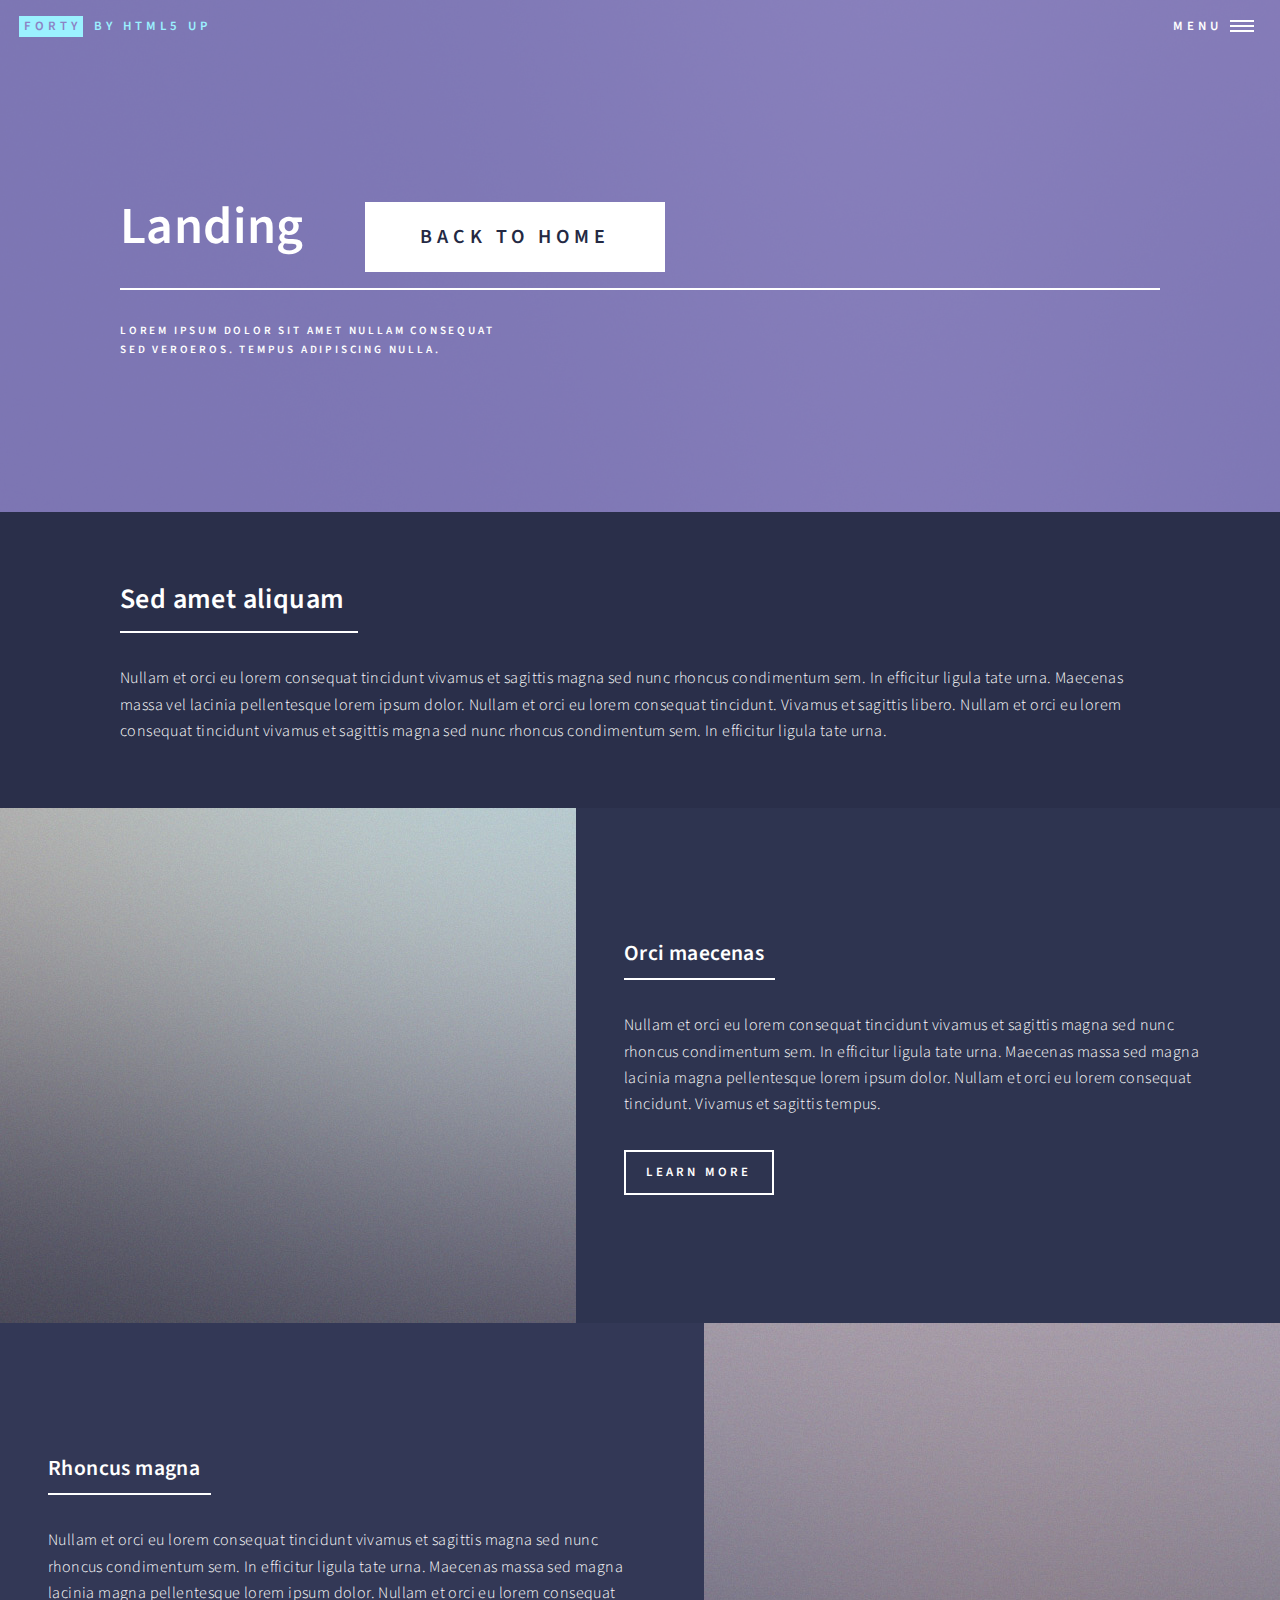
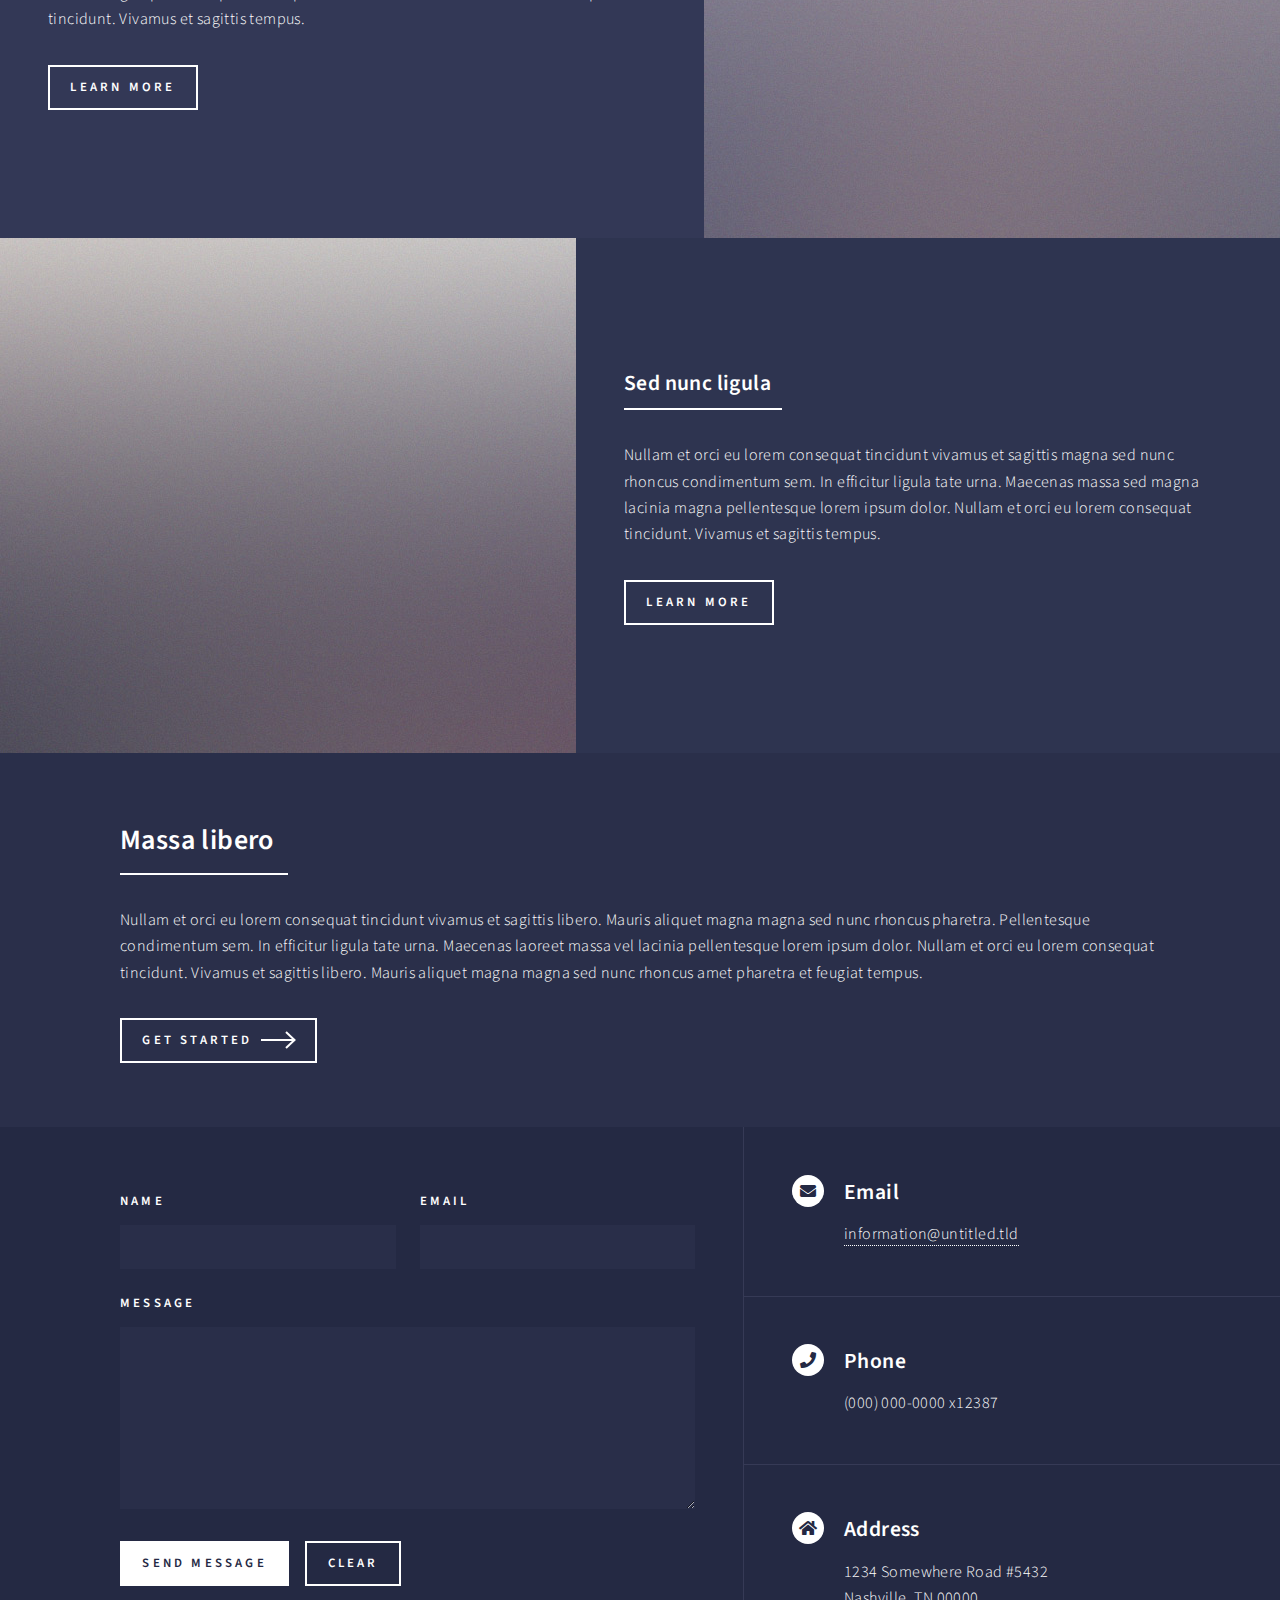
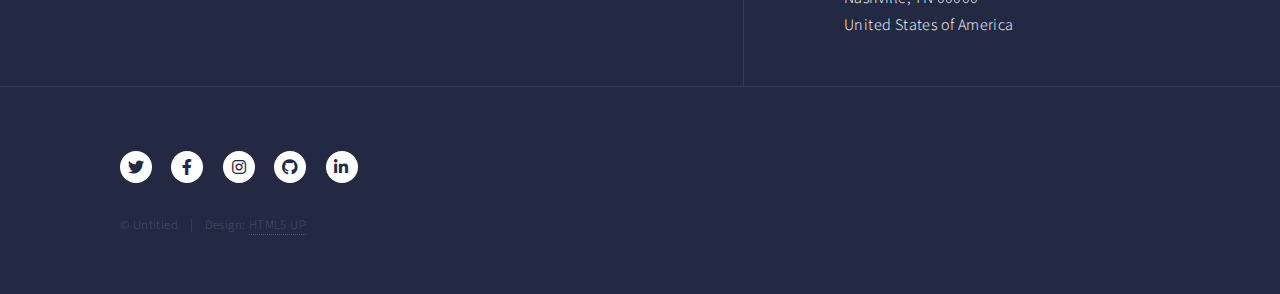
==== commit 2e4173f2: "commited the edit" ====
--- a/landing.html
+++ b/landing.html
@@ -48,7 +48,8 @@
 								<img src="images/pic07.jpg" alt="" />
 							</span>
 							<header class="major">
-								<h1>Landing</h1>
+								<h1>Landing <a href="#" class="button primary fit backHomeButton">Back to Home</a></h1>
+								
 							</header>
 							<div class="content">
 								<p>Lorem ipsum dolor sit amet nullam consequat<br />
--- a/assets/css/main.css
+++ b/assets/css/main.css
@@ -1,10 +1,10 @@
 @import url(fontawesome-all.min.css);
 @import url("https://fonts.googleapis.com/css?family=Source+Sans+Pro:300,300italic,600,600italic");
 
-/*
-	Forty by HTML5 UP
-	html5up.net | @ajlkn
-	Free for personal and commercial use under the CCA 3.0 license (html5up.net/license)
+/*
+	Forty by HTML5 UP
+	html5up.net | @ajlkn
+	Free for personal and commercial use under the CCA 3.0 license (html5up.net/license)
 */
 
 html, body, div, span, applet, object,
@@ -3949,4 +3949,8 @@
 			transform: none;
 			opacity: 1;
 			visibility: visible;
-		}+		}
+.backHomeButton{
+	font-size: 20px;width:300px !important;margin-left:4vw !important;
+	
+}
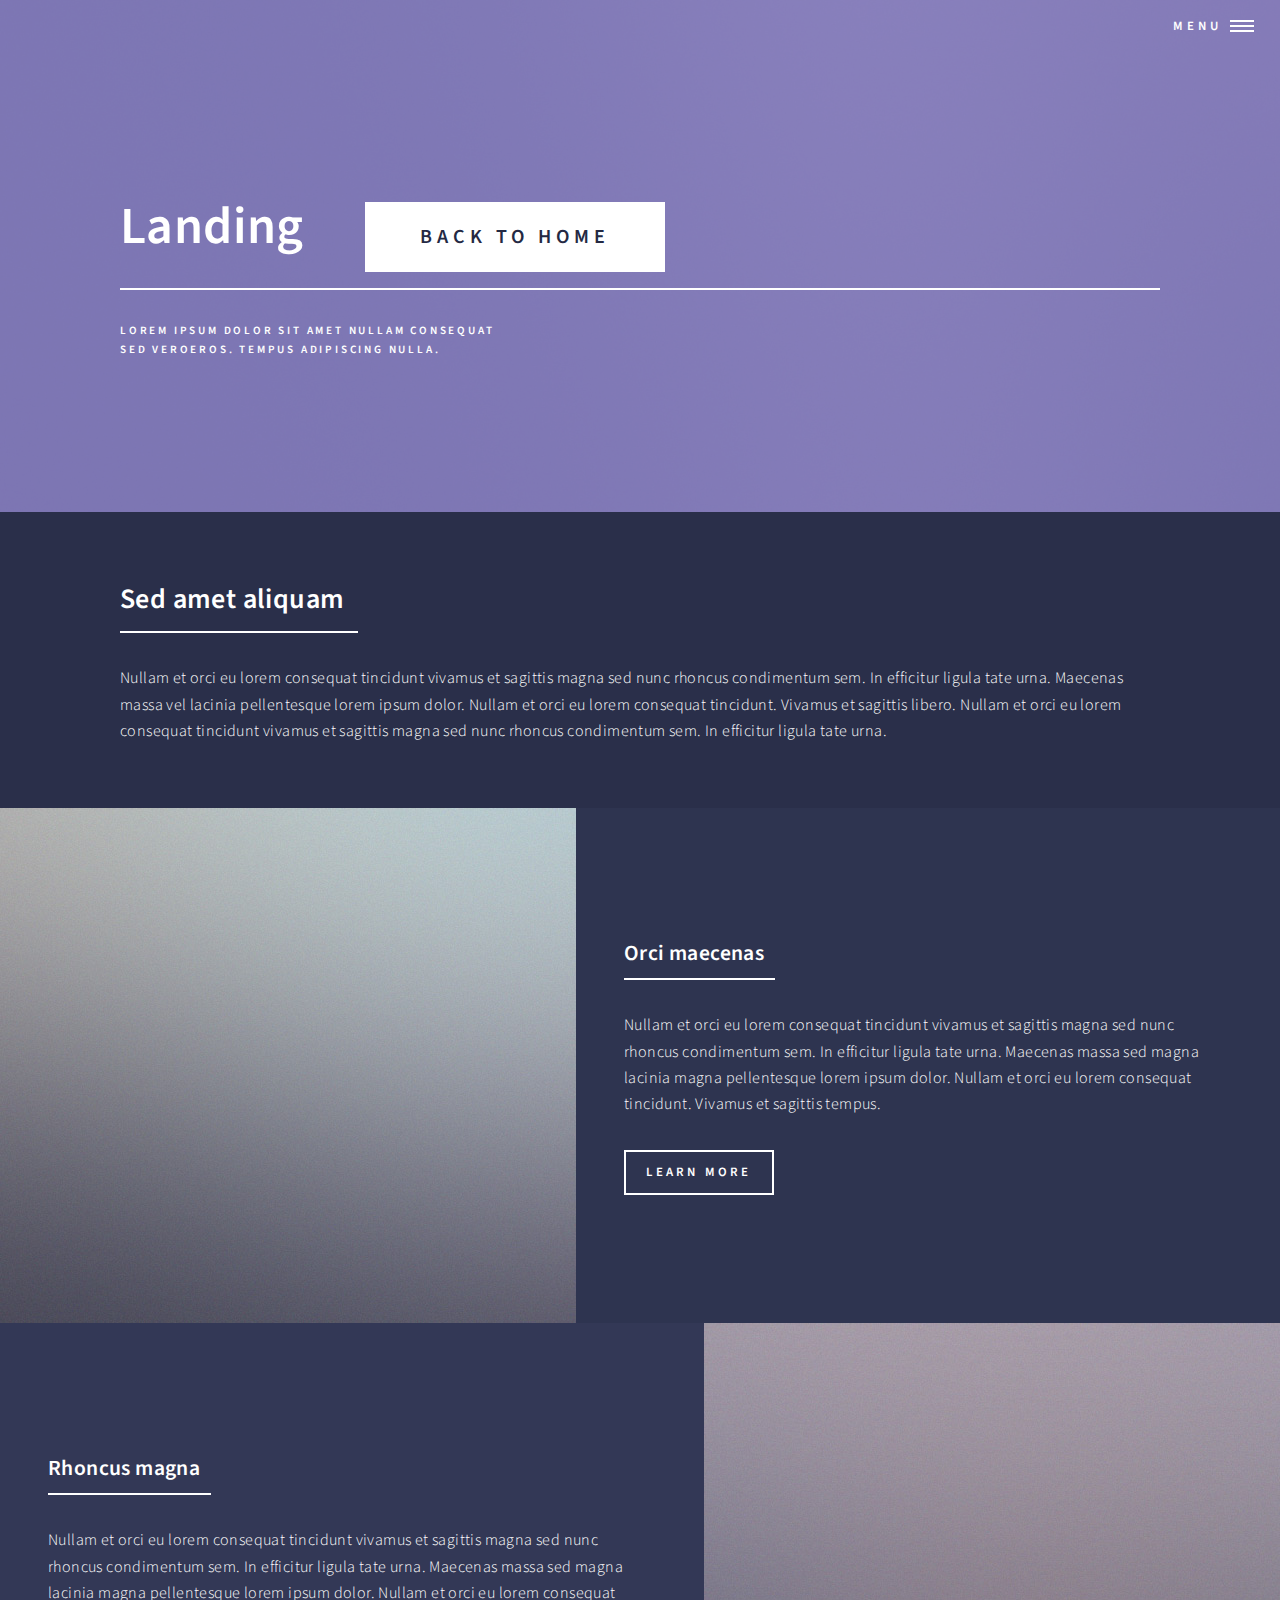
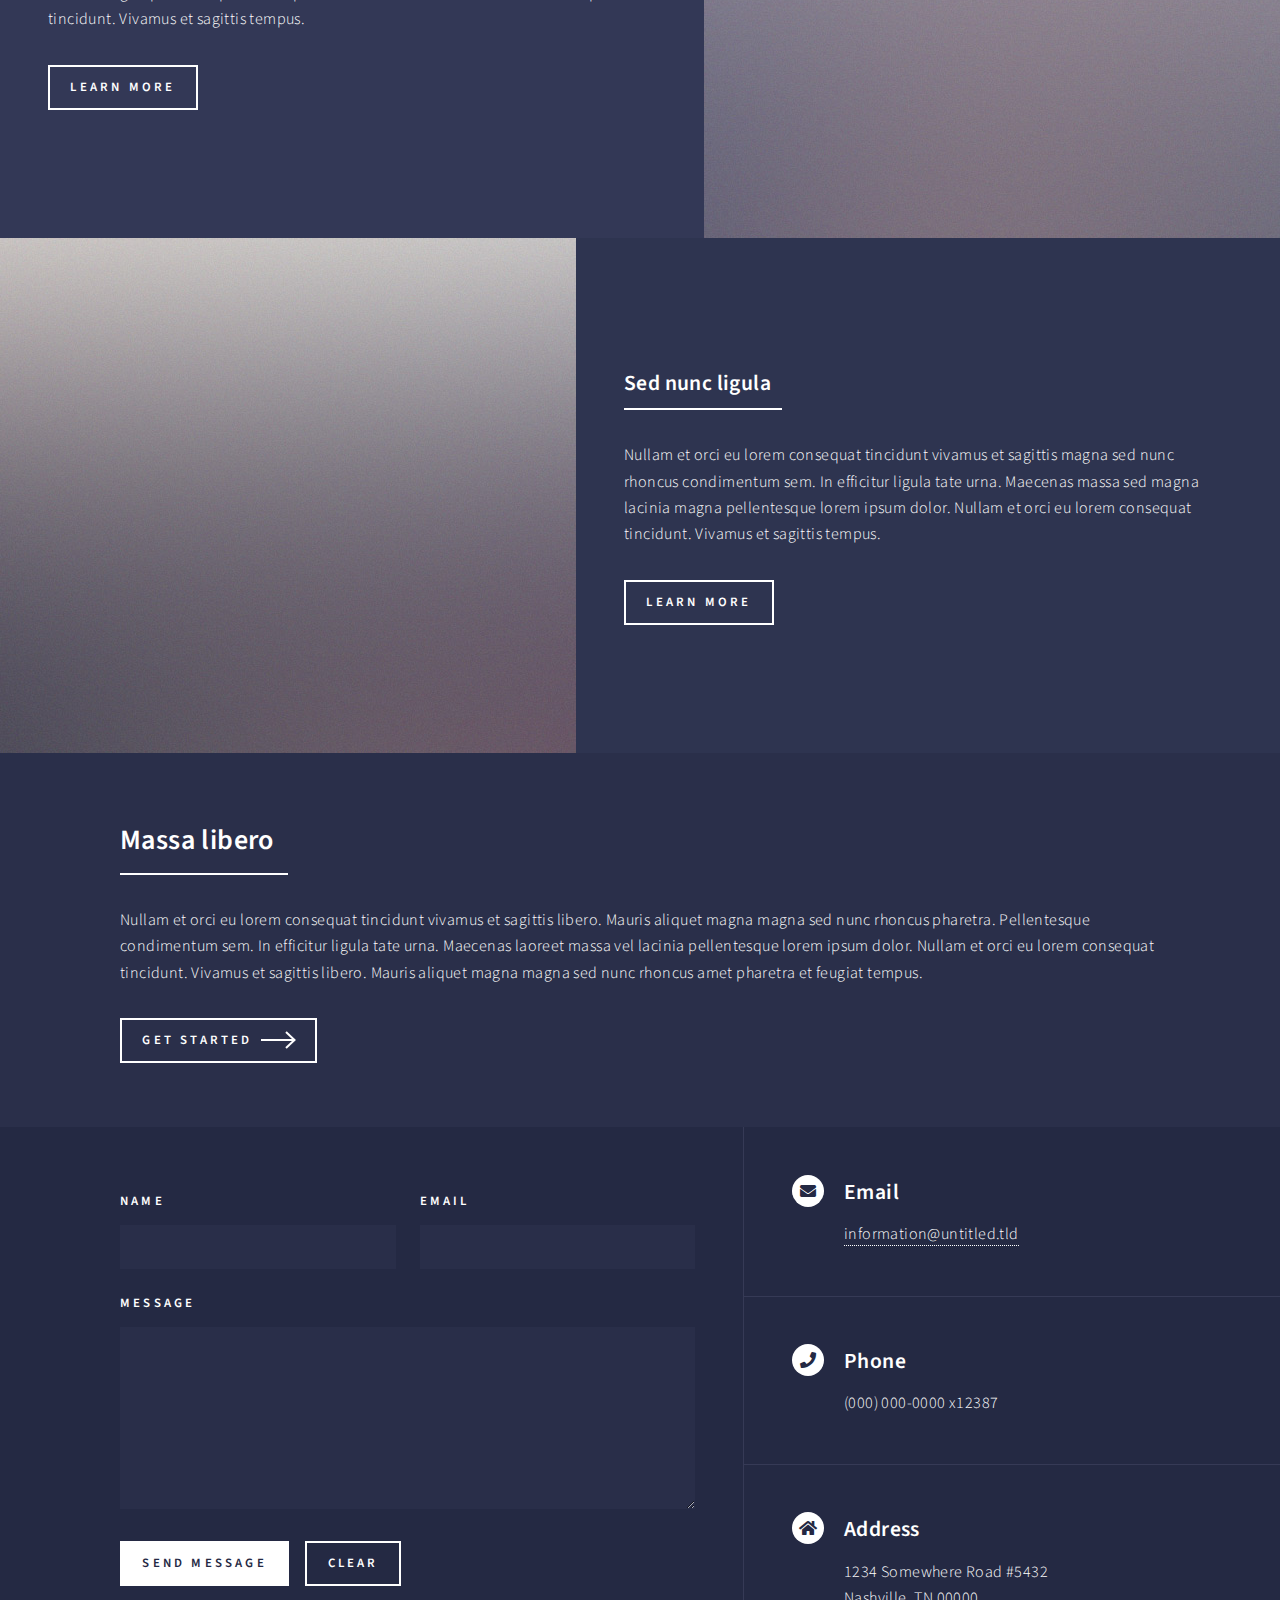
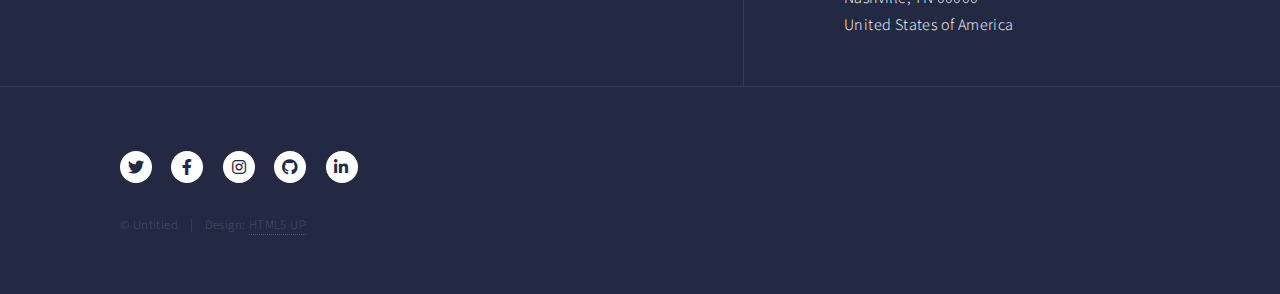
==== commit 1a81dc7d: "links working" ====
--- a/landing.html
+++ b/landing.html
@@ -20,7 +20,6 @@
 				<!-- Header -->
 				<!-- Note: The "styleN" class below should match that of the banner element. -->
 					<header id="header" class="alt style2">
-						<a href="index.html" class="logo"><strong>Forty</strong> <span>by HTML5 UP</span></a>
 						<nav>
 							<a href="#menu">Menu</a>
 						</nav>
@@ -48,7 +47,7 @@
 								<img src="images/pic07.jpg" alt="" />
 							</span>
 							<header class="major">
-								<h1>Landing <a href="#" class="button primary fit backHomeButton">Back to Home</a></h1>
+								<h1>Landing <a href="index.html" class="button primary fit backHomeButton">Back to Home</a></h1>
 								
 							</header>
 							<div class="content">
